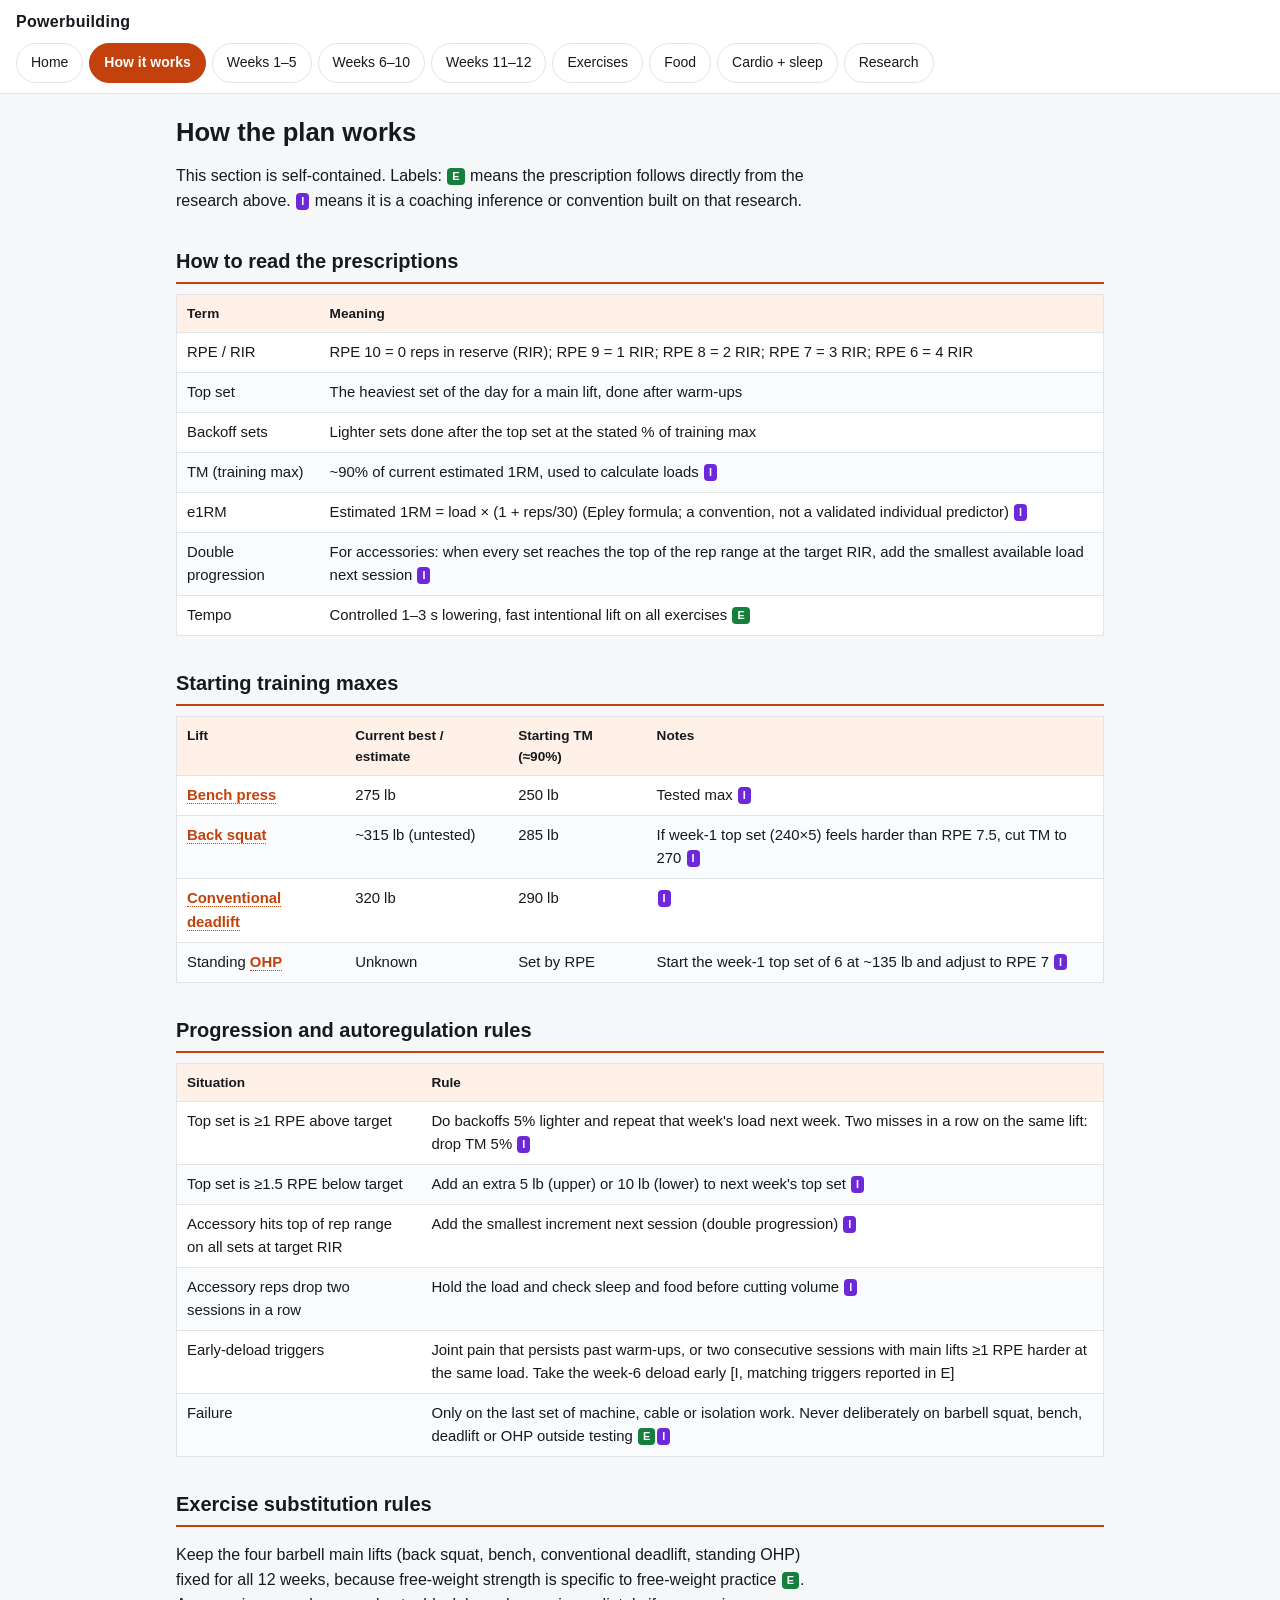
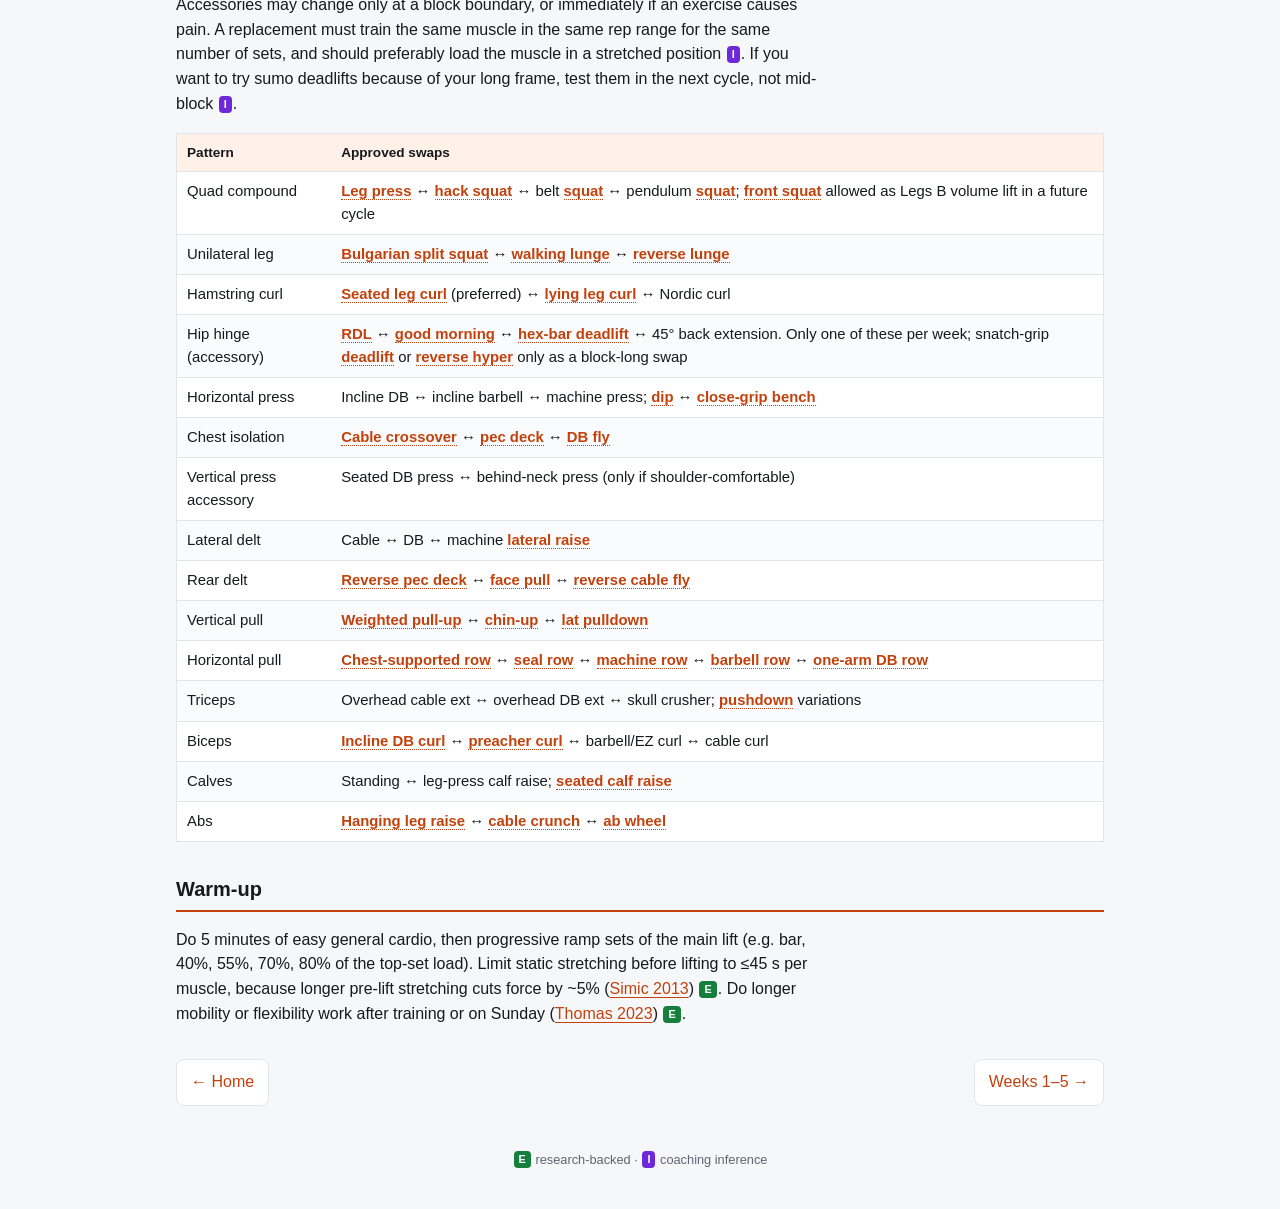
==== basics.html @ ffc2ef31 "Training plan web app" ====
<!doctype html><html lang="en"><head><meta charset="utf-8">
<meta name="viewport" content="width=device-width, initial-scale=1"><title>How the plan works</title><link rel="stylesheet" href="style.css"><link rel="manifest" href="manifest.webmanifest"><link rel="apple-touch-icon" href="icon-180.png">
<meta name="apple-mobile-web-app-capable" content="yes"><meta name="mobile-web-app-capable" content="yes">
<meta name="apple-mobile-web-app-title" content="Training">
<meta name="theme-color" content="#ffffff" media="(prefers-color-scheme: light)">
<meta name="theme-color" content="#1a1d22" media="(prefers-color-scheme: dark)">
<script>if('serviceWorker' in navigator)navigator.serviceWorker.register('sw.js')</script></head>
<body><header><a class="brand" href="index.html">Powerbuilding</a><nav class="menu"><a href="index.html">Home</a><a href="basics.html" class=on>How it works</a><a href="block1.html">Weeks 1–5</a><a href="block2.html">Weeks 6–10</a><a href="test.html">Weeks 11–12</a><a href="exercises.html">Exercises</a><a href="nutrition.html">Food</a><a href="recovery.html">Cardio + sleep</a><a href="research.html">Research</a></nav></header>
<main><h1>How the plan works</h1><section><p>This section is self-contained. Labels: <strong><span class="tag e">E</span></strong> means the prescription follows directly from the research above. <strong><span class="tag i">I</span></strong> means it is a coaching inference or convention built on that research.</p></section><section><h2 id="how-to-read-the-prescriptions">How to read the prescriptions</h2><div class="tbl"><table><thead><tr><th>Term</th><th>Meaning</th></tr></thead><tbody><tr><td data-label="Term"><div>RPE / RIR</div></td><td data-label="Meaning"><div>RPE 10 = 0 reps in reserve (RIR); RPE 9 = 1 RIR; RPE 8 = 2 RIR; RPE 7 = 3 RIR; RPE 6 = 4 RIR</div></td></tr><tr><td data-label="Term"><div>Top set</div></td><td data-label="Meaning"><div>The heaviest set of the day for a main lift, done after warm-ups</div></td></tr><tr><td data-label="Term"><div>Backoff sets</div></td><td data-label="Meaning"><div>Lighter sets done after the top set at the stated % of training max</div></td></tr><tr><td data-label="Term"><div>TM (training max)</div></td><td data-label="Meaning"><div>~90% of current estimated 1RM, used to calculate loads <span class="tag i">I</span></div></td></tr><tr><td data-label="Term"><div>e1RM</div></td><td data-label="Meaning"><div>Estimated 1RM = load × (1 + reps/30) (Epley formula; a convention, not a validated individual predictor) <span class="tag i">I</span></div></td></tr><tr><td data-label="Term"><div>Double progression</div></td><td data-label="Meaning"><div>For accessories: when every set reaches the top of the rep range at the target RIR, add the smallest available load next session <span class="tag i">I</span></div></td></tr><tr><td data-label="Term"><div>Tempo</div></td><td data-label="Meaning"><div>Controlled 1–3 s lowering, fast intentional lift on all exercises <span class="tag e">E</span></div></td></tr></tbody></table></div></section><section><h2 id="starting-training-maxes">Starting training maxes</h2><div class="tbl"><table><thead><tr><th>Lift</th><th>Current best / estimate</th><th>Starting TM (≈90%)</th><th>Notes</th></tr></thead><tbody><tr><td data-label="Lift"><div><a class="ex" href="exercises.html#bench-press">Bench press</a></div></td><td data-label="Current best / estimate"><div>275 lb</div></td><td data-label="Starting TM (≈90%)"><div>250 lb</div></td><td data-label="Notes"><div>Tested max <span class="tag i">I</span></div></td></tr><tr><td data-label="Lift"><div><a class="ex" href="exercises.html#back-squat">Back squat</a></div></td><td data-label="Current best / estimate"><div>~315 lb (untested)</div></td><td data-label="Starting TM (≈90%)"><div>285 lb</div></td><td data-label="Notes"><div>If week-1 top set (240×5) feels harder than RPE 7.5, cut TM to 270 <span class="tag i">I</span></div></td></tr><tr><td data-label="Lift"><div><a class="ex" href="exercises.html#deadlift">Conventional deadlift</a></div></td><td data-label="Current best / estimate"><div>320 lb</div></td><td data-label="Starting TM (≈90%)"><div>290 lb</div></td><td data-label="Notes"><div><span class="tag i">I</span></div></td></tr><tr><td data-label="Lift"><div>Standing <a class="ex" href="exercises.html#ohp">OHP</a></div></td><td data-label="Current best / estimate"><div>Unknown</div></td><td data-label="Starting TM (≈90%)"><div>Set by RPE</div></td><td data-label="Notes"><div>Start the week-1 top set of 6 at ~135 lb and adjust to RPE 7 <span class="tag i">I</span></div></td></tr></tbody></table></div></section><section><h2 id="progression-and-autoregulation-rules">Progression and autoregulation rules</h2><div class="tbl"><table><thead><tr><th>Situation</th><th>Rule</th></tr></thead><tbody><tr><td data-label="Situation"><div>Top set is ≥1 RPE above target</div></td><td data-label="Rule"><div>Do backoffs 5% lighter and repeat that week's load next week. Two misses in a row on the same lift: drop TM 5% <span class="tag i">I</span></div></td></tr><tr><td data-label="Situation"><div>Top set is ≥1.5 RPE below target</div></td><td data-label="Rule"><div>Add an extra 5 lb (upper) or 10 lb (lower) to next week's top set <span class="tag i">I</span></div></td></tr><tr><td data-label="Situation"><div>Accessory hits top of rep range on all sets at target RIR</div></td><td data-label="Rule"><div>Add the smallest increment next session (double progression) <span class="tag i">I</span></div></td></tr><tr><td data-label="Situation"><div>Accessory reps drop two sessions in a row</div></td><td data-label="Rule"><div>Hold the load and check sleep and food before cutting volume <span class="tag i">I</span></div></td></tr><tr><td data-label="Situation"><div>Early-deload triggers</div></td><td data-label="Rule"><div>Joint pain that persists past warm-ups, or two consecutive sessions with main lifts ≥1 RPE harder at the same load. Take the week-6 deload early [I, matching triggers reported in E]</div></td></tr><tr><td data-label="Situation"><div>Failure</div></td><td data-label="Rule"><div>Only on the last set of machine, cable or isolation work. Never deliberately on barbell squat, bench, deadlift or OHP outside testing <span class="tag e">E</span><span class="tag i">I</span></div></td></tr></tbody></table></div></section><section><h2 id="exercise-substitution-rules">Exercise substitution rules</h2><p>Keep the four barbell main lifts (back squat, bench, conventional deadlift, standing OHP) fixed for all 12 weeks, because free-weight strength is specific to free-weight practice <span class="tag e">E</span>. Accessories may change only at a block boundary, or immediately if an exercise causes pain. A replacement must train the same muscle in the same rep range for the same number of sets, and should preferably load the muscle in a stretched position <span class="tag i">I</span>. If you want to try sumo deadlifts because of your long frame, test them in the next cycle, not mid-block <span class="tag i">I</span>.</p>
<div class="tbl"><table><thead><tr><th>Pattern</th><th>Approved swaps</th></tr></thead><tbody><tr><td data-label="Pattern"><div>Quad compound</div></td><td data-label="Approved swaps"><div><a class="ex" href="exercises.html#leg-press">Leg press</a> ↔ <a class="ex" href="exercises.html#hack-squat">hack squat</a> ↔ belt <a class="ex" href="exercises.html#back-squat">squat</a> ↔ pendulum <a class="ex" href="exercises.html#back-squat">squat</a>; <a class="ex" href="exercises.html#front-squat">front squat</a> allowed as Legs B volume lift in a future cycle</div></td></tr><tr><td data-label="Pattern"><div>Unilateral leg</div></td><td data-label="Approved swaps"><div><a class="ex" href="exercises.html#bulgarian">Bulgarian split squat</a> ↔ <a class="ex" href="exercises.html#walking-lunge">walking lunge</a> ↔ <a class="ex" href="exercises.html#walking-lunge">reverse lunge</a></div></td></tr><tr><td data-label="Pattern"><div>Hamstring curl</div></td><td data-label="Approved swaps"><div><a class="ex" href="exercises.html#seated-leg-curl">Seated leg curl</a> (preferred) ↔ <a class="ex" href="exercises.html#lying-leg-curl">lying leg curl</a> ↔ Nordic curl</div></td></tr><tr><td data-label="Pattern"><div>Hip hinge (accessory)</div></td><td data-label="Approved swaps"><div><a class="ex" href="exercises.html#rdl">RDL</a> ↔ <a class="ex" href="exercises.html#good-morning">good morning</a> ↔ <a class="ex" href="exercises.html#hex-bar">hex-bar deadlift</a> ↔ 45° back extension. Only one of these per week; snatch-grip <a class="ex" href="exercises.html#deadlift">deadlift</a> or <a class="ex" href="exercises.html#reverse-hyper">reverse hyper</a> only as a block-long swap</div></td></tr><tr><td data-label="Pattern"><div>Horizontal press</div></td><td data-label="Approved swaps"><div>Incline DB ↔ incline barbell ↔ machine press; <a class="ex" href="exercises.html#dip">dip</a> ↔ <a class="ex" href="exercises.html#close-grip">close-grip bench</a></div></td></tr><tr><td data-label="Pattern"><div>Chest isolation</div></td><td data-label="Approved swaps"><div><a class="ex" href="exercises.html#cable-crossover">Cable crossover</a> ↔ <a class="ex" href="exercises.html#machine-fly">pec deck</a> ↔ <a class="ex" href="exercises.html#db-fly">DB fly</a></div></td></tr><tr><td data-label="Pattern"><div>Vertical press accessory</div></td><td data-label="Approved swaps"><div>Seated DB press ↔ behind-neck press (only if shoulder-comfortable)</div></td></tr><tr><td data-label="Pattern"><div>Lateral delt</div></td><td data-label="Approved swaps"><div>Cable ↔ DB ↔ machine <a class="ex" href="exercises.html#cable-lateral">lateral raise</a></div></td></tr><tr><td data-label="Pattern"><div>Rear delt</div></td><td data-label="Approved swaps"><div><a class="ex" href="exercises.html#reverse-pec">Reverse pec deck</a> ↔ <a class="ex" href="exercises.html#face-pull">face pull</a> ↔ <a class="ex" href="exercises.html#face-pull">reverse cable fly</a></div></td></tr><tr><td data-label="Pattern"><div>Vertical pull</div></td><td data-label="Approved swaps"><div><a class="ex" href="exercises.html#pullup">Weighted pull-up</a> ↔ <a class="ex" href="exercises.html#chinup">chin-up</a> ↔ <a class="ex" href="exercises.html#pulldown">lat pulldown</a></div></td></tr><tr><td data-label="Pattern"><div>Horizontal pull</div></td><td data-label="Approved swaps"><div><a class="ex" href="exercises.html#csrow">Chest-supported row</a> ↔ <a class="ex" href="exercises.html#seal-row">seal row</a> ↔ <a class="ex" href="exercises.html#seal-row">machine row</a> ↔ <a class="ex" href="exercises.html#bb-row">barbell row</a> ↔ <a class="ex" href="exercises.html#db-row">one-arm DB row</a></div></td></tr><tr><td data-label="Pattern"><div>Triceps</div></td><td data-label="Approved swaps"><div>Overhead cable ext ↔ overhead DB ext ↔ skull crusher; <a class="ex" href="exercises.html#pushdown">pushdown</a> variations</div></td></tr><tr><td data-label="Pattern"><div>Biceps</div></td><td data-label="Approved swaps"><div><a class="ex" href="exercises.html#incline-curl">Incline DB curl</a> ↔ <a class="ex" href="exercises.html#preacher">preacher curl</a> ↔ barbell/EZ curl ↔ cable curl</div></td></tr><tr><td data-label="Pattern"><div>Calves</div></td><td data-label="Approved swaps"><div>Standing ↔ leg-press calf raise; <a class="ex" href="exercises.html#seated-calf">seated calf raise</a></div></td></tr><tr><td data-label="Pattern"><div>Abs</div></td><td data-label="Approved swaps"><div><a class="ex" href="exercises.html#hanging-leg-raise">Hanging leg raise</a> ↔ <a class="ex" href="exercises.html#cable-crunch">cable crunch</a> ↔ <a class="ex" href="exercises.html#ab-wheel">ab wheel</a></div></td></tr></tbody></table></div></section><section><h2 id="warm-up">Warm-up</h2><p>Do 5 minutes of easy general cardio, then progressive ramp sets of the main lift (e.g. bar, 40%, 55%, 70%, 80% of the top-set load). Limit static stretching before lifting to ≤45 s per muscle, because longer pre-lift stretching cuts force by ~5% (<a target="_blank" rel="noopener" href="https://pubmed.ncbi.nlm.nih.gov/22316148/">Simic 2013</a>) <span class="tag e">E</span>. Do longer mobility or flexibility work after training or on Sunday (<a target="_blank" rel="noopener" href="https://pubmed.ncbi.nlm.nih.gov/36525533/">Thomas 2023</a>) <span class="tag e">E</span>.</p></section><nav class="prevnext"><a href="index.html">← Home</a><a href="block1.html">Weeks 1–5 →</a></nav></main>
<footer><span class="tag e">E</span> research-backed · <span class="tag i">I</span> coaching inference</footer></body></html>
---- style.css ----
:root{color-scheme:light dark;--on-accent:#fff;--bg:#f6f7f9;--card:#fff;--ink:#16191d;--dim:#5d6672;--line:#e1e4e8;--accent:#c2410c;--accent-soft:#fff1e8;--e:#15803d;--i:#6d28d9;--zebra:#fafbfc}
@media (prefers-color-scheme:dark){:root:not([data-theme="light"]){--on-accent:#16110d;--bg:#111317;--card:#1a1d22;--ink:#eceef1;--dim:#9aa3ad;--line:#2b3038;--accent:#fb923c;--accent-soft:#2a1d14;--e:#4ade80;--i:#a78bfa;--zebra:#1e2127}}
:root[data-theme="dark"]{color-scheme:dark;--on-accent:#16110d;--bg:#111317;--card:#1a1d22;--ink:#eceef1;--dim:#9aa3ad;--line:#2b3038;--accent:#fb923c;--accent-soft:#2a1d14;--e:#4ade80;--i:#a78bfa;--zebra:#1e2127}
*{box-sizing:border-box}
html{scroll-behavior:smooth;scroll-padding-top:110px}
body{margin:0;background:var(--bg);color:var(--ink);font:16px/1.55 -apple-system,BlinkMacSystemFont,"Segoe UI",Roboto,sans-serif;-webkit-text-size-adjust:100%}
a{color:var(--accent);text-underline-offset:.18em}
::selection{background:var(--accent);color:var(--on-accent)}
:focus-visible{outline:2px solid var(--accent);outline-offset:2px;border-radius:4px}
p,li{max-width:72ch}
header{position:sticky;top:0;z-index:10;background:var(--card);border-bottom:1px solid var(--line);padding:10px 16px 0}
.brand{font-weight:800;text-decoration:none;color:var(--ink);letter-spacing:.02em}
.menu{display:flex;gap:6px;overflow-x:auto;padding:8px 0 10px;scrollbar-width:none}
.menu::-webkit-scrollbar{display:none}
.menu a,.chips a{flex:none;display:inline-flex;align-items:center;min-height:40px;padding:6px 14px;border-radius:999px;border:1px solid var(--line);text-decoration:none;color:var(--ink);font-size:14px;white-space:nowrap}
.menu a.on{background:var(--accent);border-color:var(--accent);color:var(--on-accent);font-weight:600}
main{max-width:960px;margin:0 auto;padding:16px}
h1{font-size:1.6rem;line-height:1.2;margin:.3em 0 .6em}
h2{font-size:1.25rem;margin:1.6em 0 .5em;padding-bottom:.25em;border-bottom:2px solid var(--accent)}
h3{font-size:1.08rem;margin:1.3em 0 .4em}
h3.day{background:var(--accent-soft);border:1px solid color-mix(in srgb,var(--accent) 30%,transparent);padding:10px 14px;border-radius:10px;margin-top:1.8em}
section{margin-bottom:8px}
.chips{display:flex;flex-wrap:wrap;gap:6px;margin:8px 0 12px}
.hero{background:var(--card);border:1px solid var(--line);border-radius:12px;padding:14px 16px}
.who{font-weight:700;margin:0 0 4px}.goal{margin:0;color:var(--dim)}
.steps li{margin:.3em 0}
.today{display:flex;flex-wrap:wrap;gap:8px}.today .lbl{flex-basis:100%;font-weight:600}
.today a{display:inline-flex;align-items:center;min-height:44px;padding:6px 16px;border-radius:10px;background:var(--accent);color:var(--on-accent);text-decoration:none;font-weight:600}
.cards{display:grid;grid-template-columns:repeat(auto-fill,minmax(150px,1fr));gap:10px}
.card{background:var(--card);border:1px solid var(--line);border-radius:10px;padding:14px;text-decoration:none;color:var(--ink)}
.note{background:var(--card);border:1px solid var(--line);padding:10px 14px;border-radius:10px;color:var(--dim);font-size:.93rem}
.tag{display:inline-block;font-size:.68rem;font-weight:700;line-height:1;padding:3px 5px;border-radius:4px;color:var(--on-accent);vertical-align:1px;margin:0 1px}
.tag.e{background:var(--e)}.tag.i{background:var(--i)}
.dim{color:var(--dim)}
/* tables */
.tbl{overflow-x:auto;margin:10px 0}
table{border-collapse:collapse;width:100%;background:var(--card);border:1px solid var(--line);border-radius:8px;font-size:.93rem;font-variant-numeric:tabular-nums}
th,td{text-align:left;padding:8px 10px;border-bottom:1px solid var(--line);vertical-align:top}
th{background:var(--accent-soft);font-size:.85rem}
tbody tr:nth-child(even){background:var(--zebra)}
a.ex{font-weight:600;text-decoration:none;border-bottom:1px dotted var(--accent)}
img.thumb{flex:none;width:44px;height:30px;object-fit:cover;border-radius:4px;border:1px solid var(--line)}
a.ex.thumbed{display:inline-flex;align-items:center;gap:10px;border-bottom:0}
a.ex.thumbed span{border-bottom:1px dotted var(--accent)}
@media (min-width:701px){td[data-label="Rest"],td[data-label="Effort"]{white-space:nowrap}}
@media (max-width:700px){
  .tbl{overflow:visible}
  table,thead,tbody,tr,td{display:block;width:100%}
  table{border:none;background:none}
  thead{display:none}
  tbody tr{background:var(--card)!important;border:1px solid var(--line);border-radius:10px;margin:0 0 10px;padding:6px 10px}
  td{border:none;padding:4px 0;display:grid;grid-template-columns:6.5rem 1fr;gap:10px}
  td::before{content:attr(data-label);color:var(--dim);font-size:.8rem;font-weight:600}
  td.num{display:none}
  td:first-child,td.num+td{font-size:1.02rem}
}
/* exercise cards */
.ex-card{background:var(--card);border:1px solid var(--line);border-radius:12px;padding:12px 14px;margin:12px 0}
.ex-card h3{margin:.1em 0 .5em}
.ex-card h4{margin:.8em 0 .2em}
.ex-card ul,.ex-card ol{padding-left:1.2em;margin:.3em 0}
.anim{position:relative;aspect-ratio:850/567;max-width:520px;border-radius:8px;overflow:hidden;background:#fff;cursor:pointer}
.anim img{position:absolute;inset:0;width:100%;height:100%;object-fit:contain}
.anim img:nth-child(2){animation:swap 2.4s infinite steps(1,end)}
.anim .lbl::after{content:"start → end";position:absolute;right:6px;bottom:6px;font-size:.7rem;background:rgba(0,0,0,.55);color:#fff;padding:2px 6px;border-radius:4px}
.anim.paused img:nth-child(2){animation-play-state:paused}
.anim.paused .lbl::after{content:"paused · tap to play"}
@keyframes swap{0%{opacity:0}50%{opacity:1}}
details{margin-top:8px}summary{cursor:pointer;font-weight:600;color:var(--accent)}
.role,.muscles{margin:.5em 0;font-size:.95rem}
.prevnext{display:flex;justify-content:space-between;margin:32px 0 8px;gap:10px}
.prevnext a{padding:10px 14px;border:1px solid var(--line);border-radius:8px;background:var(--card);text-decoration:none}
footer{text-align:center;color:var(--dim);font-size:.8rem;padding:20px 16px 40px}
.page{border-bottom:3px solid var(--line);padding-bottom:20px;margin-bottom:20px}
/* all-in-one outline (tap-to-expand; Quick Look ignores links but lets <details> toggle) */
.ol-head{position:static;padding:12px 16px}
.ol-hint{color:var(--dim);margin:4px 0 14px}
.ol details{margin:0}
.ol summary{list-style:none;display:flex;align-items:center;gap:12px;min-height:52px;padding:12px 16px;color:var(--ink);font-weight:700;cursor:pointer;-webkit-tap-highlight-color:transparent}
.ol summary::-webkit-details-marker{display:none}
.ol summary::after{content:"";flex:none;margin-left:auto;width:9px;height:9px;border-right:2px solid currentColor;border-bottom:2px solid currentColor;transform:translateY(-2px) rotate(45deg);transition:transform .2s cubic-bezier(.2,.8,.2,1)}
.ol details[open]>summary::after{transform:translateY(2px) rotate(-135deg)}
.ol summary:active{background:var(--accent-soft)}
.ol details.page{background:var(--card);border:1px solid var(--line);border-radius:12px;margin:0 0 10px;padding:0;overflow:hidden}
.ol details.page>summary{font-size:1.12rem}
.ol details.page[open]>summary{border-bottom:1px solid var(--line)}
.ol details.page>:not(summary){margin-left:10px;margin-right:10px}
.ol details.sec{border-bottom:1px solid var(--line);margin:0 -10px;padding:0 10px}
.ol details.sec:last-child{border-bottom:0}
.ol details.sec>summary{padding-left:2px;padding-right:2px;color:var(--accent)}
.ol details.day{background:var(--accent-soft);border:1px solid color-mix(in srgb,var(--accent) 30%,transparent);border-radius:10px;margin:0 0 10px}
.ol details.day[open]{padding:0 6px 6px}
.ol details.day[open]>summary{margin:0 -6px}
.ol details.ex-card{margin:0 0 8px;padding:0 12px}
.ol details.ex-card[open]{padding:0 12px 10px}
.ol details.ex-card>summary{padding:10px 12px;margin:0 -12px}
.ol details.ex-card details>summary{min-height:44px;padding:8px 0;color:var(--accent)}
.ol details.ex-card details>summary::after{display:none}
@media (max-width:700px){.ol td{grid-template-columns:5.25rem 1fr}}
@media (prefers-reduced-motion:reduce){.ol summary::after{transition:none}}
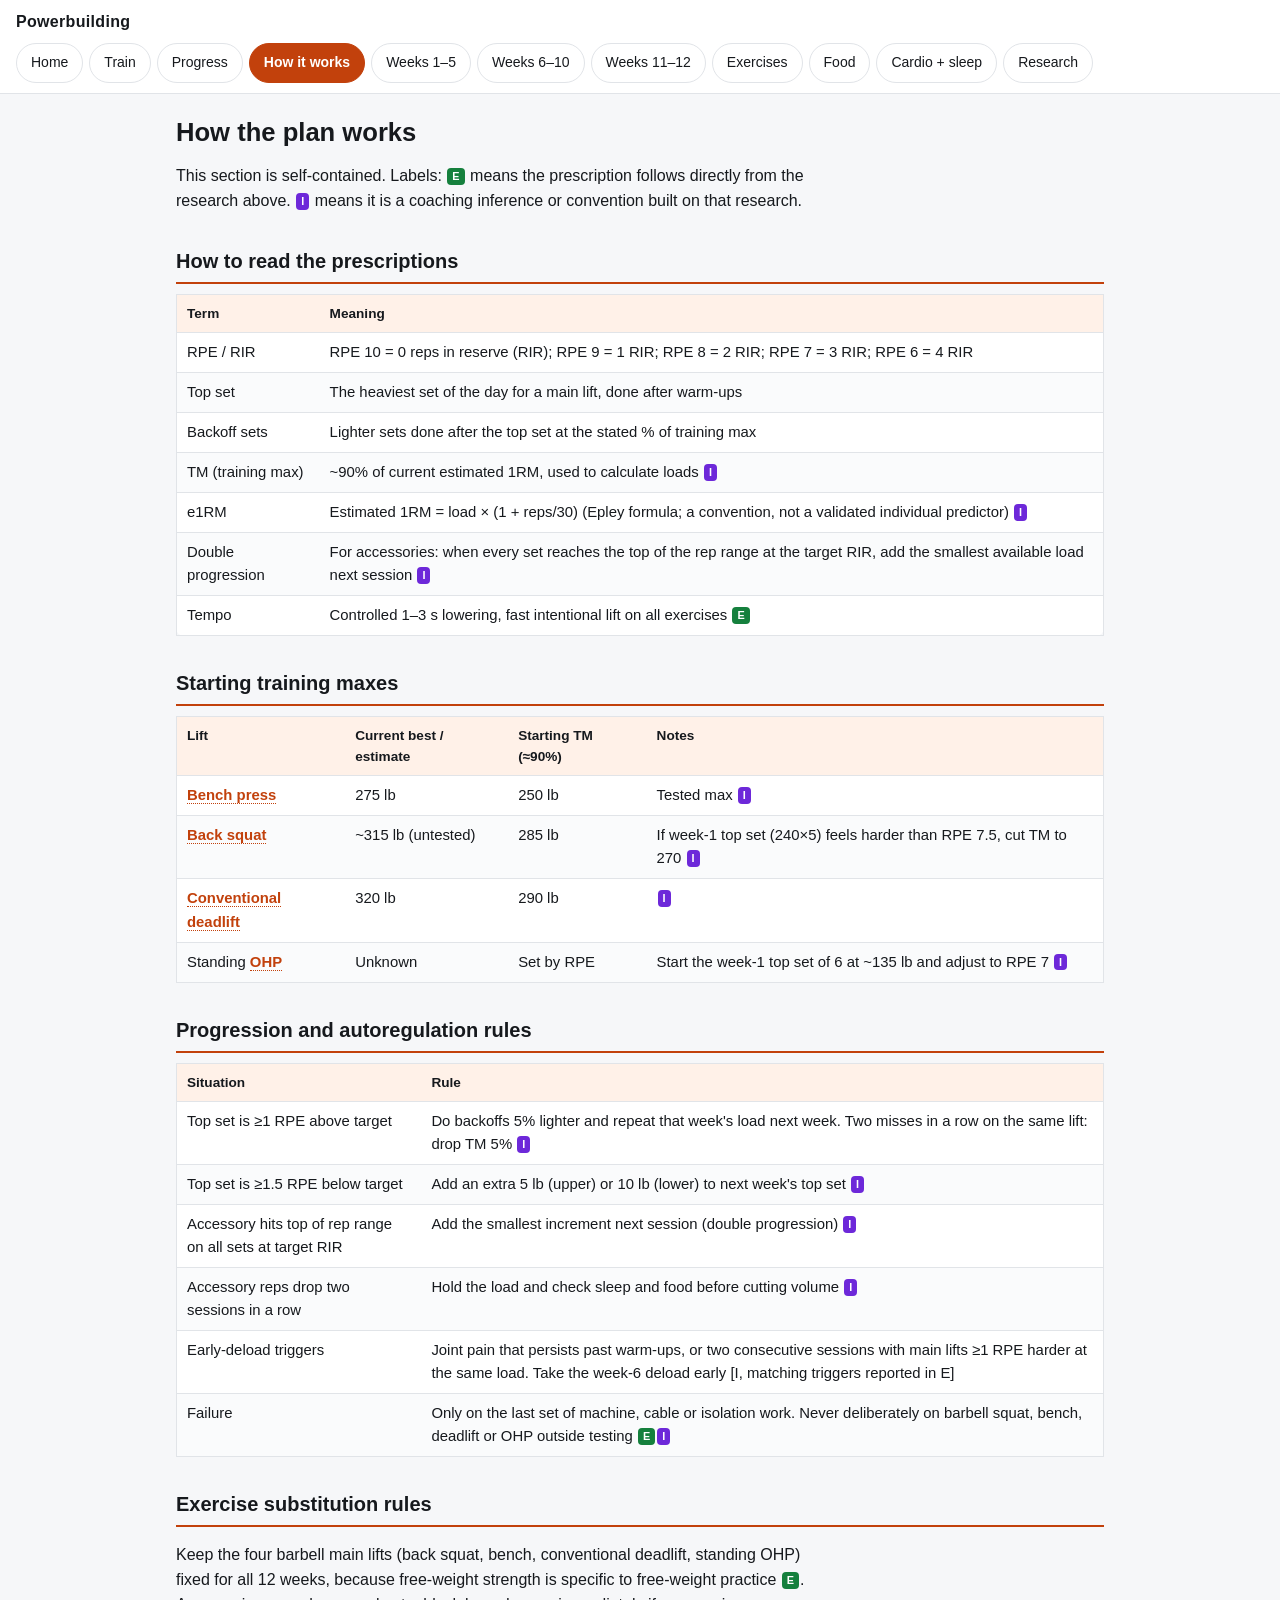
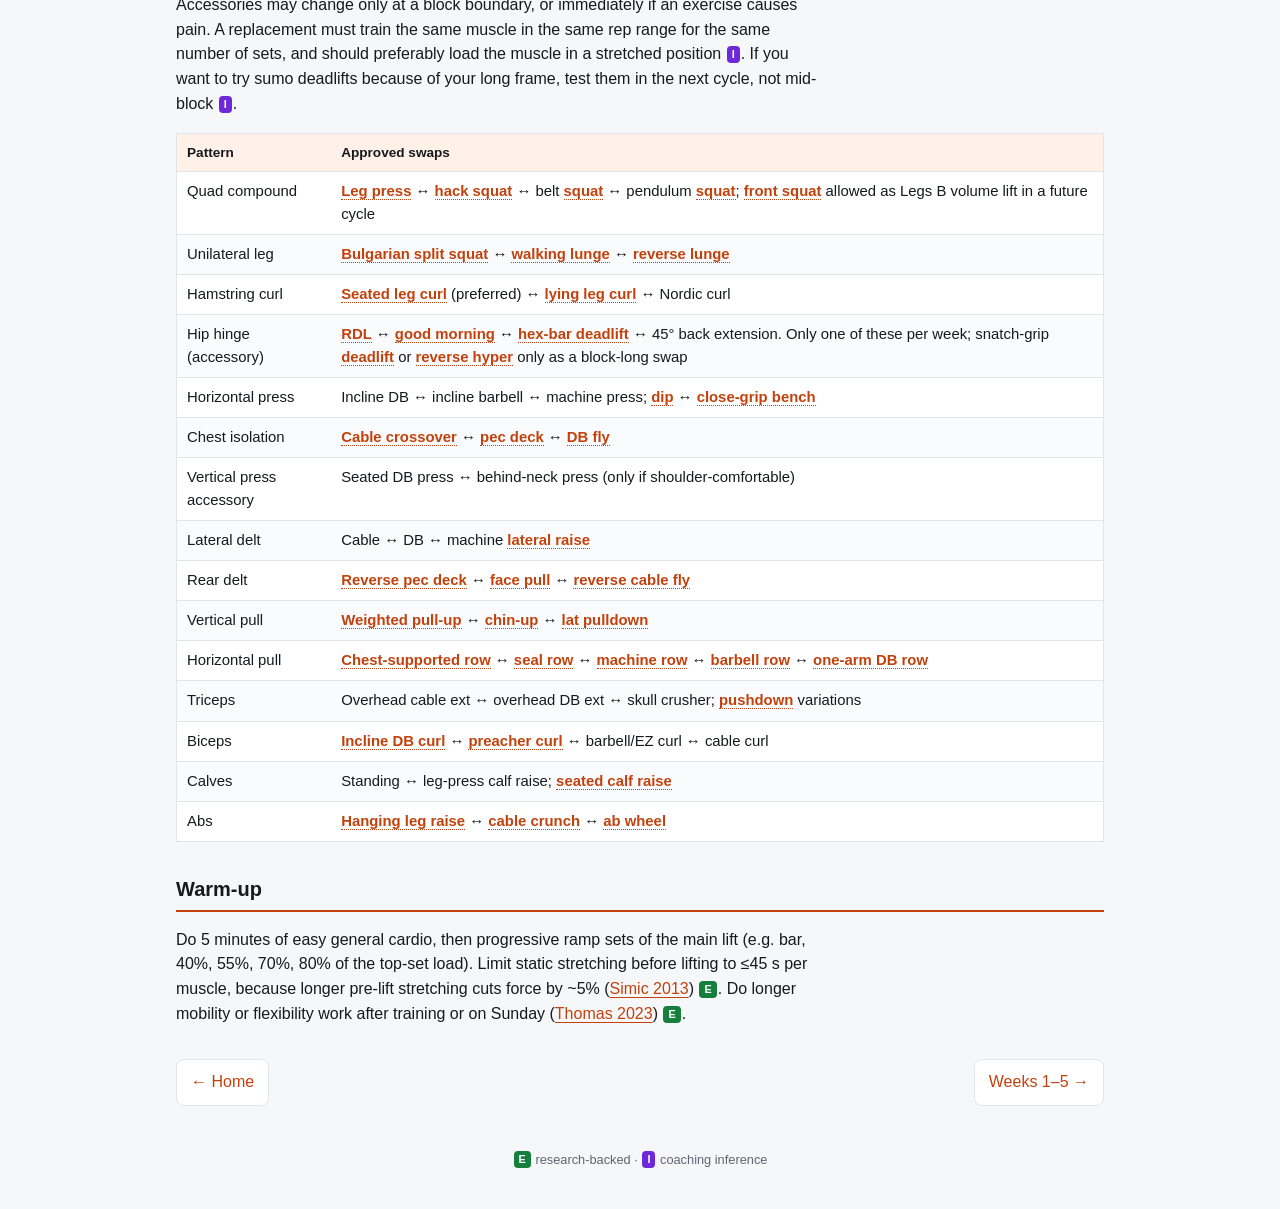
==== commit 283b7748: "Rebuild site" ====
--- a/basics.html
+++ b/basics.html
@@ -1,11 +1,11 @@
 <!doctype html><html lang="en"><head><meta charset="utf-8">
-<meta name="viewport" content="width=device-width, initial-scale=1"><title>How the plan works</title><link rel="stylesheet" href="style.css"><link rel="manifest" href="manifest.webmanifest"><link rel="apple-touch-icon" href="icon-180.png">
+<meta name="viewport" content="width=device-width, initial-scale=1"><title>How the plan works</title><link rel="stylesheet" href="style.css"><link rel="manifest" href="manifest.webmanifest"><link rel="apple-touch-icon" href="icon-180.png"><link rel="icon" href="icon-192.png">
 <meta name="apple-mobile-web-app-capable" content="yes"><meta name="mobile-web-app-capable" content="yes">
 <meta name="apple-mobile-web-app-title" content="Training">
 <meta name="theme-color" content="#ffffff" media="(prefers-color-scheme: light)">
 <meta name="theme-color" content="#1a1d22" media="(prefers-color-scheme: dark)">
-<script>if('serviceWorker' in navigator)navigator.serviceWorker.register('sw.js')</script></head>
-<body><header><a class="brand" href="index.html">Powerbuilding</a><nav class="menu"><a href="index.html">Home</a><a href="basics.html" class=on>How it works</a><a href="block1.html">Weeks 1–5</a><a href="block2.html">Weeks 6–10</a><a href="test.html">Weeks 11–12</a><a href="exercises.html">Exercises</a><a href="nutrition.html">Food</a><a href="recovery.html">Cardio + sleep</a><a href="research.html">Research</a></nav></header>
+<script>if('serviceWorker' in navigator)navigator.serviceWorker.register('sw.js')</script><link rel="stylesheet" href="tracker.css"></head>
+<body><header><a class="brand" href="index.html">Powerbuilding</a><nav class="menu"><a href="index.html">Home</a><a href="train.html">Train</a><a href="progress.html">Progress</a><a href="basics.html" class=on>How it works</a><a href="block1.html">Weeks 1–5</a><a href="block2.html">Weeks 6–10</a><a href="test.html">Weeks 11–12</a><a href="exercises.html">Exercises</a><a href="nutrition.html">Food</a><a href="recovery.html">Cardio + sleep</a><a href="research.html">Research</a></nav></header>
 <main><h1>How the plan works</h1><section><p>This section is self-contained. Labels: <strong><span class="tag e">E</span></strong> means the prescription follows directly from the research above. <strong><span class="tag i">I</span></strong> means it is a coaching inference or convention built on that research.</p></section><section><h2 id="how-to-read-the-prescriptions">How to read the prescriptions</h2><div class="tbl"><table><thead><tr><th>Term</th><th>Meaning</th></tr></thead><tbody><tr><td data-label="Term"><div>RPE / RIR</div></td><td data-label="Meaning"><div>RPE 10 = 0 reps in reserve (RIR); RPE 9 = 1 RIR; RPE 8 = 2 RIR; RPE 7 = 3 RIR; RPE 6 = 4 RIR</div></td></tr><tr><td data-label="Term"><div>Top set</div></td><td data-label="Meaning"><div>The heaviest set of the day for a main lift, done after warm-ups</div></td></tr><tr><td data-label="Term"><div>Backoff sets</div></td><td data-label="Meaning"><div>Lighter sets done after the top set at the stated % of training max</div></td></tr><tr><td data-label="Term"><div>TM (training max)</div></td><td data-label="Meaning"><div>~90% of current estimated 1RM, used to calculate loads <span class="tag i">I</span></div></td></tr><tr><td data-label="Term"><div>e1RM</div></td><td data-label="Meaning"><div>Estimated 1RM = load × (1 + reps/30) (Epley formula; a convention, not a validated individual predictor) <span class="tag i">I</span></div></td></tr><tr><td data-label="Term"><div>Double progression</div></td><td data-label="Meaning"><div>For accessories: when every set reaches the top of the rep range at the target RIR, add the smallest available load next session <span class="tag i">I</span></div></td></tr><tr><td data-label="Term"><div>Tempo</div></td><td data-label="Meaning"><div>Controlled 1–3 s lowering, fast intentional lift on all exercises <span class="tag e">E</span></div></td></tr></tbody></table></div></section><section><h2 id="starting-training-maxes">Starting training maxes</h2><div class="tbl"><table><thead><tr><th>Lift</th><th>Current best / estimate</th><th>Starting TM (≈90%)</th><th>Notes</th></tr></thead><tbody><tr><td data-label="Lift"><div><a class="ex" href="exercises.html#bench-press">Bench press</a></div></td><td data-label="Current best / estimate"><div>275 lb</div></td><td data-label="Starting TM (≈90%)"><div>250 lb</div></td><td data-label="Notes"><div>Tested max <span class="tag i">I</span></div></td></tr><tr><td data-label="Lift"><div><a class="ex" href="exercises.html#back-squat">Back squat</a></div></td><td data-label="Current best / estimate"><div>~315 lb (untested)</div></td><td data-label="Starting TM (≈90%)"><div>285 lb</div></td><td data-label="Notes"><div>If week-1 top set (240×5) feels harder than RPE 7.5, cut TM to 270 <span class="tag i">I</span></div></td></tr><tr><td data-label="Lift"><div><a class="ex" href="exercises.html#deadlift">Conventional deadlift</a></div></td><td data-label="Current best / estimate"><div>320 lb</div></td><td data-label="Starting TM (≈90%)"><div>290 lb</div></td><td data-label="Notes"><div><span class="tag i">I</span></div></td></tr><tr><td data-label="Lift"><div>Standing <a class="ex" href="exercises.html#ohp">OHP</a></div></td><td data-label="Current best / estimate"><div>Unknown</div></td><td data-label="Starting TM (≈90%)"><div>Set by RPE</div></td><td data-label="Notes"><div>Start the week-1 top set of 6 at ~135 lb and adjust to RPE 7 <span class="tag i">I</span></div></td></tr></tbody></table></div></section><section><h2 id="progression-and-autoregulation-rules">Progression and autoregulation rules</h2><div class="tbl"><table><thead><tr><th>Situation</th><th>Rule</th></tr></thead><tbody><tr><td data-label="Situation"><div>Top set is ≥1 RPE above target</div></td><td data-label="Rule"><div>Do backoffs 5% lighter and repeat that week's load next week. Two misses in a row on the same lift: drop TM 5% <span class="tag i">I</span></div></td></tr><tr><td data-label="Situation"><div>Top set is ≥1.5 RPE below target</div></td><td data-label="Rule"><div>Add an extra 5 lb (upper) or 10 lb (lower) to next week's top set <span class="tag i">I</span></div></td></tr><tr><td data-label="Situation"><div>Accessory hits top of rep range on all sets at target RIR</div></td><td data-label="Rule"><div>Add the smallest increment next session (double progression) <span class="tag i">I</span></div></td></tr><tr><td data-label="Situation"><div>Accessory reps drop two sessions in a row</div></td><td data-label="Rule"><div>Hold the load and check sleep and food before cutting volume <span class="tag i">I</span></div></td></tr><tr><td data-label="Situation"><div>Early-deload triggers</div></td><td data-label="Rule"><div>Joint pain that persists past warm-ups, or two consecutive sessions with main lifts ≥1 RPE harder at the same load. Take the week-6 deload early [I, matching triggers reported in E]</div></td></tr><tr><td data-label="Situation"><div>Failure</div></td><td data-label="Rule"><div>Only on the last set of machine, cable or isolation work. Never deliberately on barbell squat, bench, deadlift or OHP outside testing <span class="tag e">E</span><span class="tag i">I</span></div></td></tr></tbody></table></div></section><section><h2 id="exercise-substitution-rules">Exercise substitution rules</h2><p>Keep the four barbell main lifts (back squat, bench, conventional deadlift, standing OHP) fixed for all 12 weeks, because free-weight strength is specific to free-weight practice <span class="tag e">E</span>. Accessories may change only at a block boundary, or immediately if an exercise causes pain. A replacement must train the same muscle in the same rep range for the same number of sets, and should preferably load the muscle in a stretched position <span class="tag i">I</span>. If you want to try sumo deadlifts because of your long frame, test them in the next cycle, not mid-block <span class="tag i">I</span>.</p>
 <div class="tbl"><table><thead><tr><th>Pattern</th><th>Approved swaps</th></tr></thead><tbody><tr><td data-label="Pattern"><div>Quad compound</div></td><td data-label="Approved swaps"><div><a class="ex" href="exercises.html#leg-press">Leg press</a> ↔ <a class="ex" href="exercises.html#hack-squat">hack squat</a> ↔ belt <a class="ex" href="exercises.html#back-squat">squat</a> ↔ pendulum <a class="ex" href="exercises.html#back-squat">squat</a>; <a class="ex" href="exercises.html#front-squat">front squat</a> allowed as Legs B volume lift in a future cycle</div></td></tr><tr><td data-label="Pattern"><div>Unilateral leg</div></td><td data-label="Approved swaps"><div><a class="ex" href="exercises.html#bulgarian">Bulgarian split squat</a> ↔ <a class="ex" href="exercises.html#walking-lunge">walking lunge</a> ↔ <a class="ex" href="exercises.html#walking-lunge">reverse lunge</a></div></td></tr><tr><td data-label="Pattern"><div>Hamstring curl</div></td><td data-label="Approved swaps"><div><a class="ex" href="exercises.html#seated-leg-curl">Seated leg curl</a> (preferred) ↔ <a class="ex" href="exercises.html#lying-leg-curl">lying leg curl</a> ↔ Nordic curl</div></td></tr><tr><td data-label="Pattern"><div>Hip hinge (accessory)</div></td><td data-label="Approved swaps"><div><a class="ex" href="exercises.html#rdl">RDL</a> ↔ <a class="ex" href="exercises.html#good-morning">good morning</a> ↔ <a class="ex" href="exercises.html#hex-bar">hex-bar deadlift</a> ↔ 45° back extension. Only one of these per week; snatch-grip <a class="ex" href="exercises.html#deadlift">deadlift</a> or <a class="ex" href="exercises.html#reverse-hyper">reverse hyper</a> only as a block-long swap</div></td></tr><tr><td data-label="Pattern"><div>Horizontal press</div></td><td data-label="Approved swaps"><div>Incline DB ↔ incline barbell ↔ machine press; <a class="ex" href="exercises.html#dip">dip</a> ↔ <a class="ex" href="exercises.html#close-grip">close-grip bench</a></div></td></tr><tr><td data-label="Pattern"><div>Chest isolation</div></td><td data-label="Approved swaps"><div><a class="ex" href="exercises.html#cable-crossover">Cable crossover</a> ↔ <a class="ex" href="exercises.html#machine-fly">pec deck</a> ↔ <a class="ex" href="exercises.html#db-fly">DB fly</a></div></td></tr><tr><td data-label="Pattern"><div>Vertical press accessory</div></td><td data-label="Approved swaps"><div>Seated DB press ↔ behind-neck press (only if shoulder-comfortable)</div></td></tr><tr><td data-label="Pattern"><div>Lateral delt</div></td><td data-label="Approved swaps"><div>Cable ↔ DB ↔ machine <a class="ex" href="exercises.html#cable-lateral">lateral raise</a></div></td></tr><tr><td data-label="Pattern"><div>Rear delt</div></td><td data-label="Approved swaps"><div><a class="ex" href="exercises.html#reverse-pec">Reverse pec deck</a> ↔ <a class="ex" href="exercises.html#face-pull">face pull</a> ↔ <a class="ex" href="exercises.html#face-pull">reverse cable fly</a></div></td></tr><tr><td data-label="Pattern"><div>Vertical pull</div></td><td data-label="Approved swaps"><div><a class="ex" href="exercises.html#pullup">Weighted pull-up</a> ↔ <a class="ex" href="exercises.html#chinup">chin-up</a> ↔ <a class="ex" href="exercises.html#pulldown">lat pulldown</a></div></td></tr><tr><td data-label="Pattern"><div>Horizontal pull</div></td><td data-label="Approved swaps"><div><a class="ex" href="exercises.html#csrow">Chest-supported row</a> ↔ <a class="ex" href="exercises.html#seal-row">seal row</a> ↔ <a class="ex" href="exercises.html#seal-row">machine row</a> ↔ <a class="ex" href="exercises.html#bb-row">barbell row</a> ↔ <a class="ex" href="exercises.html#db-row">one-arm DB row</a></div></td></tr><tr><td data-label="Pattern"><div>Triceps</div></td><td data-label="Approved swaps"><div>Overhead cable ext ↔ overhead DB ext ↔ skull crusher; <a class="ex" href="exercises.html#pushdown">pushdown</a> variations</div></td></tr><tr><td data-label="Pattern"><div>Biceps</div></td><td data-label="Approved swaps"><div><a class="ex" href="exercises.html#incline-curl">Incline DB curl</a> ↔ <a class="ex" href="exercises.html#preacher">preacher curl</a> ↔ barbell/EZ curl ↔ cable curl</div></td></tr><tr><td data-label="Pattern"><div>Calves</div></td><td data-label="Approved swaps"><div>Standing ↔ leg-press calf raise; <a class="ex" href="exercises.html#seated-calf">seated calf raise</a></div></td></tr><tr><td data-label="Pattern"><div>Abs</div></td><td data-label="Approved swaps"><div><a class="ex" href="exercises.html#hanging-leg-raise">Hanging leg raise</a> ↔ <a class="ex" href="exercises.html#cable-crunch">cable crunch</a> ↔ <a class="ex" href="exercises.html#ab-wheel">ab wheel</a></div></td></tr></tbody></table></div></section><section><h2 id="warm-up">Warm-up</h2><p>Do 5 minutes of easy general cardio, then progressive ramp sets of the main lift (e.g. bar, 40%, 55%, 70%, 80% of the top-set load). Limit static stretching before lifting to ≤45 s per muscle, because longer pre-lift stretching cuts force by ~5% (<a target="_blank" rel="noopener" href="https://pubmed.ncbi.nlm.nih.gov/22316148/">Simic 2013</a>) <span class="tag e">E</span>. Do longer mobility or flexibility work after training or on Sunday (<a target="_blank" rel="noopener" href="https://pubmed.ncbi.nlm.nih.gov/36525533/">Thomas 2023</a>) <span class="tag e">E</span>.</p></section><nav class="prevnext"><a href="index.html">← Home</a><a href="block1.html">Weeks 1–5 →</a></nav></main>
 <footer><span class="tag e">E</span> research-backed · <span class="tag i">I</span> coaching inference</footer></body></html>
--- a/tracker.css
+++ b/tracker.css
@@ -0,0 +1,256 @@
+/* Train + Progress pages (web app only). Builds on the site tokens in style.css. */
+:root{--ok:#15803d;--warn:#b45309;--danger:#b91c1c;--track:color-mix(in srgb,var(--ink) 8%,transparent);--band:color-mix(in srgb,var(--e) 22%,transparent)}
+@media (prefers-color-scheme:dark){:root:not([data-theme="light"]){--ok:#4ade80;--warn:#fbbf24;--danger:#f87171}}
+:root[data-theme="dark"]{--ok:#4ade80;--warn:#fbbf24;--danger:#f87171}
+.ic{width:20px;height:20px;flex:none}
+.sr{position:absolute;width:1px;height:1px;overflow:hidden;clip-path:inset(50%)}
+.small{font-size:.84rem}
+.err{color:var(--danger);font-weight:600;margin:.5em 0}
+.h-sm{font-size:1.02rem;border:0;padding:0;margin:0 0 .6em}
+.h-sm span{font-weight:400}
+main:has(#app) h1{margin-bottom:.4em}
+
+/* layout bits */
+.panel{background:var(--card);border:1px solid var(--line);border-radius:14px;padding:16px;margin:0 0 14px}
+.panel>h2:first-child{margin-top:0}
+.panel h2{border:0;padding:0}
+.row{display:flex;gap:10px;align-items:center}
+.row.wrap{flex-wrap:wrap}.row.between{justify-content:space-between;align-items:baseline;flex-wrap:wrap}
+.two{display:grid;gap:0 14px}
+@media (min-width:760px){.two{grid-template-columns:1fr 1fr}}
+.grow{flex:1}
+
+/* controls */
+.btn{display:inline-flex;align-items:center;justify-content:center;gap:8px;min-height:46px;padding:10px 18px;border-radius:12px;border:1px solid var(--line);background:var(--card);color:var(--ink);font:inherit;font-weight:600;text-decoration:none;cursor:pointer;-webkit-tap-highlight-color:transparent;transition:background .15s,border-color .15s,transform .1s}
+.btn:hover{border-color:color-mix(in srgb,var(--accent) 45%,var(--line))}
+.btn:active{transform:scale(.98)}
+.btn.primary{background:var(--accent);border-color:var(--accent);color:var(--on-accent)}
+.btn.primary:hover{background:color-mix(in srgb,var(--accent) 88%,var(--ink))}
+.btn.ghost{background:transparent;border-style:dashed;color:var(--accent)}
+.btn.big{min-height:54px;font-size:1.05rem;width:100%}
+.btn.wide{width:100%}
+.btn:disabled{opacity:.45;cursor:not-allowed;transform:none}
+.link{background:none;border:0;padding:6px 0;color:var(--accent);font:inherit;font-weight:600;cursor:pointer;display:inline-flex;align-items:center;gap:6px;min-height:40px}
+.danger{color:var(--danger)!important}
+.icon-btn{display:inline-grid;place-items:center;width:44px;height:44px;border:0;border-radius:10px;background:none;color:var(--dim);cursor:pointer}
+.icon-btn:hover{background:var(--track);color:var(--ink)}
+.fld{display:flex;flex-direction:column;gap:6px;min-width:0}
+.fld>span:first-child{font-size:.8rem;font-weight:600;color:var(--dim)}
+input,select,textarea{font:inherit;font-size:16px;color:var(--ink);background:var(--bg);border:1px solid var(--line);border-radius:10px;padding:10px 12px;min-height:46px;width:100%;caret-color:var(--accent)}
+input:focus,select:focus,textarea:focus{outline:2px solid var(--accent);outline-offset:-1px;border-color:transparent}
+input::placeholder,textarea::placeholder{color:color-mix(in srgb,var(--dim) 80%,transparent)}
+textarea{resize:vertical;min-height:80px}
+.row input{flex:1}
+.seg{display:inline-flex;background:var(--track);border-radius:11px;padding:3px;gap:2px;max-width:100%;overflow-x:auto;scrollbar-width:none}
+.seg::-webkit-scrollbar{display:none}
+.seg a,.seg button{flex:none;display:inline-flex;align-items:center;min-height:38px;padding:6px 14px;border:0;border-radius:9px;background:none;color:var(--dim);font:inherit;font-size:.92rem;font-weight:600;text-decoration:none;cursor:pointer;white-space:nowrap}
+.seg .on{background:var(--card);color:var(--ink);box-shadow:0 1px 3px color-mix(in srgb,#000 14%,transparent)}
+
+/* header account chip */
+header:has(.acct) .brand{display:inline-flex;align-items:center;min-height:40px;max-width:calc(100% - 140px)}
+.acct{position:absolute;right:12px;top:8px;display:inline-flex;align-items:center;gap:6px;max-width:120px;min-height:40px;padding:6px 12px;border:1px solid var(--line);border-radius:999px;background:var(--card);color:var(--ink);font:inherit;font-size:.9rem;font-weight:600;cursor:pointer}
+.acct span{overflow:hidden;text-overflow:ellipsis;white-space:nowrap}
+.acct .ic{width:18px;height:18px;color:var(--accent)}
+
+/* account sheet */
+.sheet{border:0;padding:0;margin:auto auto 0;width:100%;max-width:520px;border-radius:18px 18px 0 0;background:var(--card);color:var(--ink);box-shadow:0 -8px 40px color-mix(in srgb,#000 30%,transparent)}
+@media (min-width:600px){.sheet{margin:auto;border-radius:18px}}
+.sheet::backdrop{background:color-mix(in srgb,#000 45%,transparent)}
+.sheet[open]{animation:rise .28s cubic-bezier(.2,.8,.2,1)}
+@keyframes rise{from{transform:translateY(24px);opacity:.4}}
+.sheet-in{padding:16px 16px calc(18px + env(safe-area-inset-bottom))}
+.sheet-head{display:flex;align-items:center;justify-content:space-between}
+.sheet-head h2{margin:0;border:0;padding:0}
+.acct-list{list-style:none;padding:0;margin:8px 0 16px;border:1px solid var(--line);border-radius:12px;overflow:hidden}
+.acct-list li{display:flex;align-items:center;gap:8px;padding:0 12px 0 0;border-top:1px solid var(--line)}
+.acct-list li:first-child{border-top:0}
+.acct-list li.dim{padding:12px}
+.acct-pick{flex:1;display:flex;align-items:center;gap:10px;min-height:52px;padding:8px 12px;border:0;background:none;color:var(--ink);font:inherit;font-weight:600;text-align:left;cursor:pointer;min-width:0}
+.acct-pick span{overflow:hidden;text-overflow:ellipsis;white-space:nowrap}
+.acct-pick em{font-style:normal;font-size:.75rem;color:var(--ok);font-weight:600;margin-left:auto}
+.acct-list li.on .ic{color:var(--ok)}
+.sheet-foot{display:flex;gap:10px;flex-wrap:wrap;margin-top:16px;padding-top:16px;border-top:1px solid var(--line)}
+.sheet-foot .btn{flex:1}
+
+/* toast + tooltip */
+#toast{position:fixed;left:50%;bottom:calc(96px + env(safe-area-inset-bottom));transform:translate(-50%,12px);opacity:0;pointer-events:none;background:var(--ink);color:var(--bg);padding:10px 16px;border-radius:12px;font-weight:600;font-size:.92rem;transition:opacity .2s,transform .25s cubic-bezier(.2,.8,.2,1);z-index:50;max-width:calc(100% - 32px)}
+#toast.show{opacity:1;transform:translate(-50%,0)}
+.tip{position:absolute;z-index:40;pointer-events:none;background:var(--ink);color:var(--bg);font-size:.82rem;font-weight:600;padding:6px 10px;border-radius:8px;max-width:260px;opacity:0;transition:opacity .12s}
+.tip.show{opacity:1}
+
+/* ---------- Train ---------- */
+.meta{margin:0 0 4px;font-size:.84rem;font-weight:600;color:var(--accent)}
+.today-card h2,.sess-head h2{font-size:1.35rem;margin:0 0 8px;line-height:1.2}
+.note-line{background:var(--accent-soft);border-radius:10px;padding:8px 12px;margin:8px 0;font-size:.92rem}
+.preview{margin:8px 0 16px;padding:0;list-style:none;counter-reset:p}
+.preview li{display:flex;justify-content:space-between;gap:12px;padding:7px 0;border-top:1px solid var(--line);font-size:.95rem;font-variant-numeric:tabular-nums}
+.preview li:first-child{border-top:0}
+.pick{display:grid;grid-template-columns:1fr;gap:10px;margin-bottom:12px}
+@media (min-width:560px){.pick{grid-template-columns:1fr 1.6fr}}
+.times{display:grid;grid-template-columns:1fr;gap:10px;margin-top:12px}
+@media (min-width:560px){.times{grid-template-columns:1fr 1fr}}
+.list{list-style:none;margin:0;padding:0}
+.list li{border-top:1px solid var(--line)}
+.list li:first-child{border-top:0}
+.list a{display:flex;align-items:center;gap:12px;padding:12px 0;color:var(--ink);text-decoration:none;min-height:56px}
+.list a>span:first-child{flex:1;display:flex;flex-direction:column;min-width:0}
+.list a .ic{color:var(--dim);width:18px}
+.list .nums{display:flex;flex-direction:column;align-items:flex-end;font-variant-numeric:tabular-nums;font-weight:600;white-space:nowrap}
+.list.compact li{display:flex;align-items:center;justify-content:space-between;gap:10px;padding:6px 0;font-variant-numeric:tabular-nums}
+.list.compact li .nums{margin-left:auto}
+.sets-line{white-space:normal}
+
+.lift{background:var(--card);border:1px solid var(--line);border-radius:14px;padding:14px;margin:0 0 12px}
+.lift-head{display:flex;align-items:flex-start;gap:12px}
+.lift-head .thumb,.lifts .thumb{width:52px;height:38px;border-radius:6px}
+.thumb.blank{display:inline-block;flex:none;width:52px;height:38px;border-radius:6px;background:var(--track)}
+.lift-title{flex:1;min-width:0}
+.lift-name{font-weight:700;font-size:1.06rem;color:var(--ink);text-decoration:none;line-height:1.25}
+a.lift-name{text-decoration:underline;text-decoration-color:color-mix(in srgb,var(--accent) 50%,transparent);text-underline-offset:.2em}
+.lift-plan{margin:2px 0 0;font-size:.88rem;color:var(--dim);font-variant-numeric:tabular-nums}
+.hint{margin:10px 0 0;padding:8px 12px;border-radius:10px;background:var(--accent-soft);font-size:.9rem;font-variant-numeric:tabular-nums}
+.hint b{color:var(--accent);margin-right:4px}
+.lift-note{margin:6px 0 0}
+.more{position:relative;margin:0}
+.more summary{list-style:none;display:grid;place-items:center;width:40px;height:40px;margin:-6px -6px 0 0;border-radius:10px;color:var(--dim)}
+.more summary::-webkit-details-marker{display:none}
+.more[open] summary,.more summary:hover{background:var(--track);color:var(--ink)}
+.menu-pop{position:absolute;right:0;top:40px;z-index:5;min-width:190px;background:var(--card);border:1px solid var(--line);border-radius:12px;padding:6px;box-shadow:0 10px 30px color-mix(in srgb,#000 22%,transparent)}
+.menu-pop button{display:flex;align-items:center;gap:10px;width:100%;min-height:44px;padding:8px 10px;border:0;border-radius:8px;background:none;color:var(--ink);font:inherit;font-weight:600;text-align:left;cursor:pointer}
+.menu-pop button:hover{background:var(--track)}
+
+.sets{margin-top:12px}
+.set{display:grid;grid-template-columns:1.8rem minmax(0,1fr) minmax(0,1fr) 3.6rem 48px;gap:8px;align-items:center;padding:4px 0}
+.set-h{font-size:.75rem;font-weight:700;color:var(--dim);text-transform:uppercase;letter-spacing:.04em;padding-bottom:0}
+.set-h span:not(:first-child){text-align:center}
+.set .n{font-weight:700;color:var(--dim);text-align:center;font-variant-numeric:tabular-nums}
+.set input{min-height:50px;padding:8px 4px;font-size:19px;font-weight:600;text-align:center;font-variant-numeric:tabular-nums;border-radius:10px}
+.set input[data-f="rpe"]{font-size:16px;font-weight:500}
+.done{display:grid;place-items:center;width:48px;height:48px;border-radius:12px;border:1.5px solid var(--line);background:var(--card);color:var(--dim);cursor:pointer;transition:background .15s,color .15s,border-color .15s}
+.done .ic{width:22px;height:22px}
+.set.is-done .done{background:var(--ok);border-color:var(--ok);color:var(--card)}
+.set.is-done input{border-color:color-mix(in srgb,var(--ok) 45%,var(--line));background:color-mix(in srgb,var(--ok) 7%,var(--bg))}
+.set.is-done .n{color:var(--ok)}
+.lift-foot{display:flex;align-items:center;justify-content:space-between;gap:10px;margin-top:10px}
+.lift-foot .btn{min-height:42px;padding:8px 14px}
+.empty{padding:8px 4px}
+.add-ex .btn{margin:0}
+.pick-list{list-style:none;padding:0;margin:10px 0 0;max-height:360px;overflow:auto}
+.pick-list button{display:flex;align-items:center;gap:12px;width:100%;min-height:52px;padding:6px 4px;border:0;border-top:1px solid var(--line);background:none;color:var(--ink);font:inherit;font-weight:600;text-align:left;cursor:pointer}
+.pick-list button>span{display:flex;flex-direction:column}
+.pick-list li:first-child button{border-top:0}
+.pick-list .ic{color:var(--accent);margin:0 16px}
+
+.dock{position:fixed;left:0;right:0;bottom:0;z-index:20;background:color-mix(in srgb,var(--card) 92%,transparent);backdrop-filter:saturate(1.4) blur(12px);-webkit-backdrop-filter:saturate(1.4) blur(12px);border-top:1px solid var(--line);padding:10px 16px calc(10px + env(safe-area-inset-bottom))}
+.dock-in{max-width:928px;margin:0 auto;display:flex;align-items:center;gap:10px}
+.dock-stats{flex:1;display:flex;flex-direction:column;min-width:0;font-variant-numeric:tabular-nums;font-size:.86rem}
+.clock{display:inline-flex;align-items:center;gap:6px;font-size:1.25rem}
+.clock .ic{color:var(--accent)}
+.dock .btn{min-width:110px}
+body:has(.dock) main{padding-bottom:120px}
+body:has(.dock) footer{display:none}
+
+.stats{display:grid;grid-template-columns:repeat(2,minmax(0,1fr));gap:0;background:var(--card);border:1px solid var(--line);border-radius:14px;overflow:hidden;margin:0 0 14px}
+.stats>div{padding:12px 14px;min-width:0;box-shadow:1px 1px 0 var(--line)}
+.stats dt{font-size:.78rem;font-weight:600;color:var(--dim)}
+.stats dd{margin:2px 0 0;font-size:1.45rem;font-weight:750;line-height:1.15;font-variant-numeric:tabular-nums;letter-spacing:-.01em}
+.stats dd small{font-size:.62em;font-weight:600;color:var(--dim);letter-spacing:0}
+.stats .sub{margin:2px 0 0;font-size:.78rem;color:var(--dim);line-height:1.35}
+@media (min-width:760px){.stats.wide{grid-template-columns:repeat(4,minmax(0,1fr))}}
+.panel .stats{margin:12px 0}
+.finish h2{margin:0}
+.pr-list{list-style:none;padding:0;margin:0}
+.pr-list li{border-top:1px solid var(--line)}
+.pr-list li:first-child{border-top:0}
+.pr-list li,.pr-list a{display:flex;flex-wrap:wrap;align-items:baseline;gap:4px 10px;padding:10px 0;color:var(--ink);text-decoration:none;font-variant-numeric:tabular-nums}
+.pr-list li:has(a){padding:0}
+.pr-list b{flex-basis:100%}
+.pr-list span:not(.dim){color:var(--ok);font-weight:700}
+.signup .row{margin:12px 0}
+
+/* ---------- Progress ---------- */
+.ptop{display:flex;flex-wrap:wrap;gap:10px;align-items:center;justify-content:space-between;margin:0 0 14px;position:sticky;top:var(--hdr,104px);z-index:6;background:var(--bg);padding:6px 0}
+.tabs{flex:1 1 auto}
+.crumb{margin:0 0 10px}
+.crumb a{display:inline-flex;align-items:center;gap:4px;font-weight:600;text-decoration:none;min-height:40px}
+.fig{margin:0}
+.fig figcaption{font-weight:700;font-size:1.02rem;margin-bottom:6px}
+.fig figcaption span{font-weight:400;color:var(--dim);font-size:.84rem;margin-left:4px}
+.chart{width:100%;min-height:120px;touch-action:pan-y}
+.chart svg{display:block;overflow:visible}
+.chart .grid{stroke:var(--line);stroke-width:1}
+.chart .base{stroke:color-mix(in srgb,var(--ink) 35%,transparent);stroke-width:1}
+.chart .ax{fill:var(--dim);font-size:11px;font-variant-numeric:tabular-nums}
+.chart .bar{fill:var(--accent)}
+.chart .line{fill:none;stroke:var(--accent);stroke-width:2;stroke-linejoin:round;stroke-linecap:round}
+.chart .dot{fill:var(--accent);stroke:var(--card);stroke-width:2}
+.chart .dot2{fill:color-mix(in srgb,var(--dim) 70%,transparent)}
+.chart .hit{fill:transparent;cursor:pointer;outline:none}
+.chart rect.hit.is-hot{fill:color-mix(in srgb,var(--accent) 10%,transparent)}
+.chart circle.hit.is-hot{fill:color-mix(in srgb,var(--accent) 18%,transparent)}
+.legend{list-style:none;display:flex;gap:14px;padding:0;margin:0 0 4px;font-size:.82rem;color:var(--dim)}
+.legend li{display:flex;align-items:center;gap:6px}
+.sw{display:inline-block;width:14px;height:3px;border-radius:2px;background:var(--accent)}
+.sw.s2{width:8px;height:8px;border-radius:50%;background:color-mix(in srgb,var(--dim) 70%,transparent)}
+.as-table{margin-top:6px}
+.as-table summary{font-size:.84rem;color:var(--dim);font-weight:600;min-height:36px;display:flex;align-items:center}
+.as-table .tbl{max-height:280px;overflow:auto}
+.cal{display:grid;grid-template-columns:2.2rem repeat(12,minmax(0,1fr));grid-template-rows:repeat(7,auto);gap:3px;max-width:520px}
+.cal-lab{grid-column:1;font-size:.7rem;color:var(--dim);align-self:center}
+.cell{display:block;aspect-ratio:1;border-radius:3px;background:var(--track);cursor:pointer}
+.cell.l1{background:color-mix(in srgb,var(--accent) 30%,var(--card))}
+.cell.l2{background:color-mix(in srgb,var(--accent) 55%,var(--card))}
+.cell.l3{background:color-mix(in srgb,var(--accent) 78%,var(--card))}
+.cell.l4{background:var(--accent)}
+.cell.lf{background:none;border:1px dashed var(--line)}
+.cell.is-hot{outline:2px solid var(--ink);outline-offset:1px}
+.cal-key{display:flex;align-items:center;gap:4px;margin:10px 0 0}
+.cal-key .cell{width:12px;cursor:default}
+.cal-key span:first-child{margin-right:4px}.cal-key span:last-child{margin-left:4px}
+.verdict{margin:8px 0;font-size:.92rem}
+#bw-form{align-items:flex-end}
+#bw-form .btn{min-height:46px}
+
+.lift-tools{display:flex;flex-wrap:wrap;gap:10px;align-items:center;margin-bottom:8px}
+.lift-tools input{flex:1 1 160px;min-height:42px}
+.lifts{list-style:none;margin:6px 0 0;padding:0}
+.lifts li{border-top:1px solid var(--line)}
+.lifts li:first-child{border-top:0}
+.lifts a{display:flex;align-items:center;gap:12px;padding:10px 0;color:var(--ink);text-decoration:none;min-height:62px}
+.rank{width:1.4rem;text-align:right;font-weight:700;color:var(--dim);font-variant-numeric:tabular-nums;flex:none}
+.lift-main{flex:1;display:flex;flex-direction:column;min-width:0}
+.lift-main b{line-height:1.3;margin-bottom:2px}
+.lift-num{display:flex;flex-direction:column;align-items:flex-end;text-align:right;font-variant-numeric:tabular-nums}
+.lift-num b{font-size:1.3rem;line-height:1.1}
+.lift-num b small{font-size:.6em;color:var(--dim)}
+.lifts .ic{color:var(--dim);width:18px}
+.up{color:var(--ok);font-weight:600}.down{color:var(--danger);font-weight:600}
+@media (max-width:420px){.lifts .thumb{width:44px;height:32px}}
+.lift-tools .seg{width:100%}.lift-tools .seg button{flex:1 1 0;justify-content:center;padding:6px 6px;font-size:.88rem}
+@media (max-width:700px){table.plain{display:table;border:1px solid var(--line);background:var(--card)}table.plain thead{display:table-header-group}
+  table.plain tbody{display:table-row-group}table.plain tr{display:table-row;border:0;padding:0;margin:0;background:none}
+  table.plain tbody tr{background:var(--card)!important}table.plain tbody tr:nth-child(even){background:var(--zebra)!important}
+  table.plain td,table.plain th{display:table-cell;width:auto;padding:8px 10px;border-bottom:1px solid var(--line)}table.plain td::before{content:none}}
+.lift-hero{display:flex;gap:14px;align-items:center}
+.lift-hero img{width:96px;height:64px;object-fit:cover;border-radius:8px;border:1px solid var(--line);flex:none}
+.lift-hero h2{margin:0 0 4px;font-size:1.3rem}
+.lift-hero p{margin:0}
+table.rm td:first-child{font-weight:700}
+
+.mbars{list-style:none;padding:0;margin:8px 0 0}
+.mbars li{border-top:1px solid var(--line)}
+.mbars li:first-child{border-top:0}
+.mbars a,.mbars.regions li{display:grid;grid-template-columns:6.5rem minmax(0,1fr);grid-template-areas:"n t" "v v";gap:4px 12px;align-items:center;padding:10px 0;color:var(--ink);text-decoration:none}
+@media (min-width:640px){.mbars a,.mbars.regions li{grid-template-columns:8rem minmax(0,1fr) 15rem;grid-template-areas:"n t v"}}
+.m-name{grid-area:n;font-weight:600}
+.m-track{grid-area:t;position:relative;height:14px;border-radius:4px;background:var(--track)}
+.band{position:absolute;top:-3px;bottom:-3px;background:var(--band);border-left:1.5px solid color-mix(in srgb,var(--e) 60%,transparent);border-right:1.5px solid color-mix(in srgb,var(--e) 60%,transparent)}
+.m-bar{position:absolute;left:0;top:3px;bottom:3px;border-radius:0 4px 4px 0;background:var(--accent);max-width:100%}
+.m-val{grid-area:v;display:flex;align-items:baseline;gap:8px;flex-wrap:wrap;font-variant-numeric:tabular-nums}
+.st{font-size:.72rem;font-weight:700;padding:2px 7px;border-radius:999px}
+.st.in{color:var(--ok);background:color-mix(in srgb,var(--ok) 13%,transparent)}
+.st.under{color:var(--warn);background:color-mix(in srgb,var(--warn) 14%,transparent)}
+.st.over{color:var(--i);background:color-mix(in srgb,var(--i) 13%,transparent)}
+.start{display:flex;gap:10px;flex-wrap:wrap;margin:14px 0}
+.start .btn{flex:1 1 200px}
+@media (prefers-reduced-motion:reduce){.sheet[open]{animation:none}.btn,#toast,.tip{transition:none}}
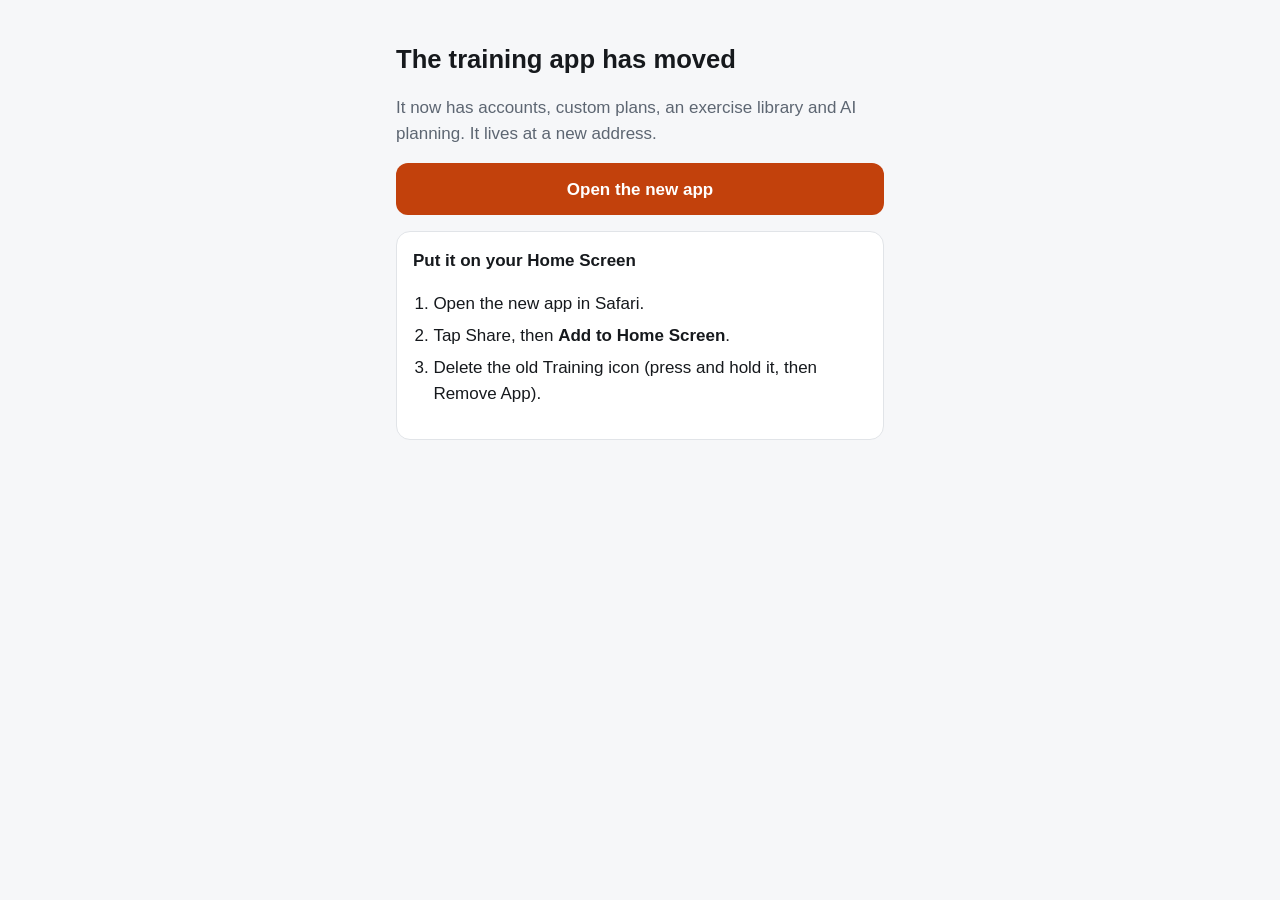
==== commit 5b4a2121: "Replace app with hand-over page: the training app moved to Cloudflare" ====
--- a/basics.html
+++ b/basics.html
@@ -1,11 +1,47 @@
-<!doctype html><html lang="en"><head><meta charset="utf-8">
-<meta name="viewport" content="width=device-width, initial-scale=1"><title>How the plan works</title><link rel="stylesheet" href="style.css"><link rel="manifest" href="manifest.webmanifest"><link rel="apple-touch-icon" href="icon-180.png"><link rel="icon" href="icon-192.png">
-<meta name="apple-mobile-web-app-capable" content="yes"><meta name="mobile-web-app-capable" content="yes">
-<meta name="apple-mobile-web-app-title" content="Training">
-<meta name="theme-color" content="#ffffff" media="(prefers-color-scheme: light)">
-<meta name="theme-color" content="#1a1d22" media="(prefers-color-scheme: dark)">
-<script>if('serviceWorker' in navigator)navigator.serviceWorker.register('sw.js')</script><link rel="stylesheet" href="tracker.css"></head>
-<body><header><a class="brand" href="index.html">Powerbuilding</a><nav class="menu"><a href="index.html">Home</a><a href="train.html">Train</a><a href="progress.html">Progress</a><a href="basics.html" class=on>How it works</a><a href="block1.html">Weeks 1–5</a><a href="block2.html">Weeks 6–10</a><a href="test.html">Weeks 11–12</a><a href="exercises.html">Exercises</a><a href="nutrition.html">Food</a><a href="recovery.html">Cardio + sleep</a><a href="research.html">Research</a></nav></header>
-<main><h1>How the plan works</h1><section><p>This section is self-contained. Labels: <strong><span class="tag e">E</span></strong> means the prescription follows directly from the research above. <strong><span class="tag i">I</span></strong> means it is a coaching inference or convention built on that research.</p></section><section><h2 id="how-to-read-the-prescriptions">How to read the prescriptions</h2><div class="tbl"><table><thead><tr><th>Term</th><th>Meaning</th></tr></thead><tbody><tr><td data-label="Term"><div>RPE / RIR</div></td><td data-label="Meaning"><div>RPE 10 = 0 reps in reserve (RIR); RPE 9 = 1 RIR; RPE 8 = 2 RIR; RPE 7 = 3 RIR; RPE 6 = 4 RIR</div></td></tr><tr><td data-label="Term"><div>Top set</div></td><td data-label="Meaning"><div>The heaviest set of the day for a main lift, done after warm-ups</div></td></tr><tr><td data-label="Term"><div>Backoff sets</div></td><td data-label="Meaning"><div>Lighter sets done after the top set at the stated % of training max</div></td></tr><tr><td data-label="Term"><div>TM (training max)</div></td><td data-label="Meaning"><div>~90% of current estimated 1RM, used to calculate loads <span class="tag i">I</span></div></td></tr><tr><td data-label="Term"><div>e1RM</div></td><td data-label="Meaning"><div>Estimated 1RM = load × (1 + reps/30) (Epley formula; a convention, not a validated individual predictor) <span class="tag i">I</span></div></td></tr><tr><td data-label="Term"><div>Double progression</div></td><td data-label="Meaning"><div>For accessories: when every set reaches the top of the rep range at the target RIR, add the smallest available load next session <span class="tag i">I</span></div></td></tr><tr><td data-label="Term"><div>Tempo</div></td><td data-label="Meaning"><div>Controlled 1–3 s lowering, fast intentional lift on all exercises <span class="tag e">E</span></div></td></tr></tbody></table></div></section><section><h2 id="starting-training-maxes">Starting training maxes</h2><div class="tbl"><table><thead><tr><th>Lift</th><th>Current best / estimate</th><th>Starting TM (≈90%)</th><th>Notes</th></tr></thead><tbody><tr><td data-label="Lift"><div><a class="ex" href="exercises.html#bench-press">Bench press</a></div></td><td data-label="Current best / estimate"><div>275 lb</div></td><td data-label="Starting TM (≈90%)"><div>250 lb</div></td><td data-label="Notes"><div>Tested max <span class="tag i">I</span></div></td></tr><tr><td data-label="Lift"><div><a class="ex" href="exercises.html#back-squat">Back squat</a></div></td><td data-label="Current best / estimate"><div>~315 lb (untested)</div></td><td data-label="Starting TM (≈90%)"><div>285 lb</div></td><td data-label="Notes"><div>If week-1 top set (240×5) feels harder than RPE 7.5, cut TM to 270 <span class="tag i">I</span></div></td></tr><tr><td data-label="Lift"><div><a class="ex" href="exercises.html#deadlift">Conventional deadlift</a></div></td><td data-label="Current best / estimate"><div>320 lb</div></td><td data-label="Starting TM (≈90%)"><div>290 lb</div></td><td data-label="Notes"><div><span class="tag i">I</span></div></td></tr><tr><td data-label="Lift"><div>Standing <a class="ex" href="exercises.html#ohp">OHP</a></div></td><td data-label="Current best / estimate"><div>Unknown</div></td><td data-label="Starting TM (≈90%)"><div>Set by RPE</div></td><td data-label="Notes"><div>Start the week-1 top set of 6 at ~135 lb and adjust to RPE 7 <span class="tag i">I</span></div></td></tr></tbody></table></div></section><section><h2 id="progression-and-autoregulation-rules">Progression and autoregulation rules</h2><div class="tbl"><table><thead><tr><th>Situation</th><th>Rule</th></tr></thead><tbody><tr><td data-label="Situation"><div>Top set is ≥1 RPE above target</div></td><td data-label="Rule"><div>Do backoffs 5% lighter and repeat that week's load next week. Two misses in a row on the same lift: drop TM 5% <span class="tag i">I</span></div></td></tr><tr><td data-label="Situation"><div>Top set is ≥1.5 RPE below target</div></td><td data-label="Rule"><div>Add an extra 5 lb (upper) or 10 lb (lower) to next week's top set <span class="tag i">I</span></div></td></tr><tr><td data-label="Situation"><div>Accessory hits top of rep range on all sets at target RIR</div></td><td data-label="Rule"><div>Add the smallest increment next session (double progression) <span class="tag i">I</span></div></td></tr><tr><td data-label="Situation"><div>Accessory reps drop two sessions in a row</div></td><td data-label="Rule"><div>Hold the load and check sleep and food before cutting volume <span class="tag i">I</span></div></td></tr><tr><td data-label="Situation"><div>Early-deload triggers</div></td><td data-label="Rule"><div>Joint pain that persists past warm-ups, or two consecutive sessions with main lifts ≥1 RPE harder at the same load. Take the week-6 deload early [I, matching triggers reported in E]</div></td></tr><tr><td data-label="Situation"><div>Failure</div></td><td data-label="Rule"><div>Only on the last set of machine, cable or isolation work. Never deliberately on barbell squat, bench, deadlift or OHP outside testing <span class="tag e">E</span><span class="tag i">I</span></div></td></tr></tbody></table></div></section><section><h2 id="exercise-substitution-rules">Exercise substitution rules</h2><p>Keep the four barbell main lifts (back squat, bench, conventional deadlift, standing OHP) fixed for all 12 weeks, because free-weight strength is specific to free-weight practice <span class="tag e">E</span>. Accessories may change only at a block boundary, or immediately if an exercise causes pain. A replacement must train the same muscle in the same rep range for the same number of sets, and should preferably load the muscle in a stretched position <span class="tag i">I</span>. If you want to try sumo deadlifts because of your long frame, test them in the next cycle, not mid-block <span class="tag i">I</span>.</p>
-<div class="tbl"><table><thead><tr><th>Pattern</th><th>Approved swaps</th></tr></thead><tbody><tr><td data-label="Pattern"><div>Quad compound</div></td><td data-label="Approved swaps"><div><a class="ex" href="exercises.html#leg-press">Leg press</a> ↔ <a class="ex" href="exercises.html#hack-squat">hack squat</a> ↔ belt <a class="ex" href="exercises.html#back-squat">squat</a> ↔ pendulum <a class="ex" href="exercises.html#back-squat">squat</a>; <a class="ex" href="exercises.html#front-squat">front squat</a> allowed as Legs B volume lift in a future cycle</div></td></tr><tr><td data-label="Pattern"><div>Unilateral leg</div></td><td data-label="Approved swaps"><div><a class="ex" href="exercises.html#bulgarian">Bulgarian split squat</a> ↔ <a class="ex" href="exercises.html#walking-lunge">walking lunge</a> ↔ <a class="ex" href="exercises.html#walking-lunge">reverse lunge</a></div></td></tr><tr><td data-label="Pattern"><div>Hamstring curl</div></td><td data-label="Approved swaps"><div><a class="ex" href="exercises.html#seated-leg-curl">Seated leg curl</a> (preferred) ↔ <a class="ex" href="exercises.html#lying-leg-curl">lying leg curl</a> ↔ Nordic curl</div></td></tr><tr><td data-label="Pattern"><div>Hip hinge (accessory)</div></td><td data-label="Approved swaps"><div><a class="ex" href="exercises.html#rdl">RDL</a> ↔ <a class="ex" href="exercises.html#good-morning">good morning</a> ↔ <a class="ex" href="exercises.html#hex-bar">hex-bar deadlift</a> ↔ 45° back extension. Only one of these per week; snatch-grip <a class="ex" href="exercises.html#deadlift">deadlift</a> or <a class="ex" href="exercises.html#reverse-hyper">reverse hyper</a> only as a block-long swap</div></td></tr><tr><td data-label="Pattern"><div>Horizontal press</div></td><td data-label="Approved swaps"><div>Incline DB ↔ incline barbell ↔ machine press; <a class="ex" href="exercises.html#dip">dip</a> ↔ <a class="ex" href="exercises.html#close-grip">close-grip bench</a></div></td></tr><tr><td data-label="Pattern"><div>Chest isolation</div></td><td data-label="Approved swaps"><div><a class="ex" href="exercises.html#cable-crossover">Cable crossover</a> ↔ <a class="ex" href="exercises.html#machine-fly">pec deck</a> ↔ <a class="ex" href="exercises.html#db-fly">DB fly</a></div></td></tr><tr><td data-label="Pattern"><div>Vertical press accessory</div></td><td data-label="Approved swaps"><div>Seated DB press ↔ behind-neck press (only if shoulder-comfortable)</div></td></tr><tr><td data-label="Pattern"><div>Lateral delt</div></td><td data-label="Approved swaps"><div>Cable ↔ DB ↔ machine <a class="ex" href="exercises.html#cable-lateral">lateral raise</a></div></td></tr><tr><td data-label="Pattern"><div>Rear delt</div></td><td data-label="Approved swaps"><div><a class="ex" href="exercises.html#reverse-pec">Reverse pec deck</a> ↔ <a class="ex" href="exercises.html#face-pull">face pull</a> ↔ <a class="ex" href="exercises.html#face-pull">reverse cable fly</a></div></td></tr><tr><td data-label="Pattern"><div>Vertical pull</div></td><td data-label="Approved swaps"><div><a class="ex" href="exercises.html#pullup">Weighted pull-up</a> ↔ <a class="ex" href="exercises.html#chinup">chin-up</a> ↔ <a class="ex" href="exercises.html#pulldown">lat pulldown</a></div></td></tr><tr><td data-label="Pattern"><div>Horizontal pull</div></td><td data-label="Approved swaps"><div><a class="ex" href="exercises.html#csrow">Chest-supported row</a> ↔ <a class="ex" href="exercises.html#seal-row">seal row</a> ↔ <a class="ex" href="exercises.html#seal-row">machine row</a> ↔ <a class="ex" href="exercises.html#bb-row">barbell row</a> ↔ <a class="ex" href="exercises.html#db-row">one-arm DB row</a></div></td></tr><tr><td data-label="Pattern"><div>Triceps</div></td><td data-label="Approved swaps"><div>Overhead cable ext ↔ overhead DB ext ↔ skull crusher; <a class="ex" href="exercises.html#pushdown">pushdown</a> variations</div></td></tr><tr><td data-label="Pattern"><div>Biceps</div></td><td data-label="Approved swaps"><div><a class="ex" href="exercises.html#incline-curl">Incline DB curl</a> ↔ <a class="ex" href="exercises.html#preacher">preacher curl</a> ↔ barbell/EZ curl ↔ cable curl</div></td></tr><tr><td data-label="Pattern"><div>Calves</div></td><td data-label="Approved swaps"><div>Standing ↔ leg-press calf raise; <a class="ex" href="exercises.html#seated-calf">seated calf raise</a></div></td></tr><tr><td data-label="Pattern"><div>Abs</div></td><td data-label="Approved swaps"><div><a class="ex" href="exercises.html#hanging-leg-raise">Hanging leg raise</a> ↔ <a class="ex" href="exercises.html#cable-crunch">cable crunch</a> ↔ <a class="ex" href="exercises.html#ab-wheel">ab wheel</a></div></td></tr></tbody></table></div></section><section><h2 id="warm-up">Warm-up</h2><p>Do 5 minutes of easy general cardio, then progressive ramp sets of the main lift (e.g. bar, 40%, 55%, 70%, 80% of the top-set load). Limit static stretching before lifting to ≤45 s per muscle, because longer pre-lift stretching cuts force by ~5% (<a target="_blank" rel="noopener" href="https://pubmed.ncbi.nlm.nih.gov/22316148/">Simic 2013</a>) <span class="tag e">E</span>. Do longer mobility or flexibility work after training or on Sunday (<a target="_blank" rel="noopener" href="https://pubmed.ncbi.nlm.nih.gov/36525533/">Thomas 2023</a>) <span class="tag e">E</span>.</p></section><nav class="prevnext"><a href="index.html">← Home</a><a href="block1.html">Weeks 1–5 →</a></nav></main>
-<footer><span class="tag e">E</span> research-backed · <span class="tag i">I</span> coaching inference</footer></body></html>+<!doctype html><html lang="en"><head><meta charset="utf-8"><meta name="viewport" content="width=device-width, initial-scale=1">
+<title>Training app has moved</title>
+<meta name="theme-color" content="#ffffff" media="(prefers-color-scheme: light)"><meta name="theme-color" content="#1a1d22" media="(prefers-color-scheme: dark)">
+<style>
+:root{color-scheme:light dark;--bg:#f6f7f9;--card:#fff;--ink:#16191d;--dim:#5d6672;--line:#e1e4e8;--accent:#c2410c;--on:#fff;--ok:#15803d}
+@media (prefers-color-scheme:dark){:root{--bg:#111317;--card:#1a1d22;--ink:#eceef1;--dim:#9aa3ad;--line:#2b3038;--accent:#fb923c;--on:#16110d;--ok:#4ade80}}
+*{box-sizing:border-box}body{margin:0;background:var(--bg);color:var(--ink);font:17px/1.5 -apple-system,BlinkMacSystemFont,"Segoe UI",Roboto,sans-serif}
+main{max-width:520px;margin:0 auto;padding:40px 16px}h1{font-size:1.6rem;margin:0 0 .4em}p{color:var(--dim)}
+.card{background:var(--card);border:1px solid var(--line);border-radius:14px;padding:16px;margin:16px 0}
+.btn{display:flex;align-items:center;justify-content:center;min-height:52px;border-radius:12px;background:var(--accent);color:var(--on);font-weight:700;text-decoration:none;border:0;font:inherit;font-weight:700;width:100%;cursor:pointer}
+.btn.sec{background:var(--card);color:var(--ink);border:1px solid var(--line)}
+ol{padding-left:1.2em}li{margin:.4em 0}.ok{color:var(--ok);font-weight:700}.err{color:#b91c1c;font-weight:700}
+</style></head><body><main>
+<h1>The training app has moved</h1>
+<p>It now has accounts, custom plans, an exercise library and AI planning. It lives at a new address.</p>
+<div class="card" id="data" hidden><b>Workouts saved on this phone</b><p id="data-msg"></p><button class="btn sec" id="move">Move them to the new app</button><p id="move-res"></p></div>
+<a class="btn" id="go" href="https://training.tp-0675p4.workers.dev/">Open the new app</a>
+<div class="card"><b>Put it on your Home Screen</b><ol><li>Open the new app in Safari.</li><li>Tap Share, then <b>Add to Home Screen</b>.</li><li>Delete the old Training icon (press and hold it, then Remove App).</li></ol></div>
+</main>
+<script>
+const API = "https://training.tp-0675p4.workers.dev/api";
+// v1 of the app stored accounts in this browser: tp.accounts = [{id,name}], tp.data.<id> = {sessions, bodyweight}
+let accts = []; try { accts = JSON.parse(localStorage.getItem("tp.accounts") || "[]"); } catch {}
+const withData = accts.map(a => ({ ...a, d: JSON.parse(localStorage.getItem("tp.data." + a.id) || "{}") })).filter(a => (a.d.sessions || []).length || (a.d.bodyweight || []).length);
+if (withData.length) {
+  document.getElementById("data").hidden = false;
+  document.getElementById("data-msg").textContent = withData.map(a => `${a.name}: ${(a.d.sessions || []).length} workouts, ${(a.d.bodyweight || []).length} weigh-ins`).join(" · ") + ". Moving creates (or signs in to) an account with the same name in the new app.";
+}
+async function call(path, body, id) {
+  const r = await fetch(API + path, { method: "POST", headers: { "content-type": "application/json", ...(id ? { "x-account": id } : {}) }, body: JSON.stringify(body) });
+  const j = await r.json().catch(() => ({})); if (!r.ok) { const e = new Error(j.error || r.status); e.status = r.status; throw e; } return j;
+}
+document.getElementById("move").onclick = async () => {
+  const out = document.getElementById("move-res"); out.textContent = "Moving…";
+  try {
+    for (const a of withData) {
+      let acct; try { acct = await call("/login", { name: a.name }); } catch (e) { if (e.status !== 404) throw e; acct = await call("/account", { name: a.name }); }
+      const now = Date.now(), docs = [];
+      for (const s of a.d.sessions || []) docs.push({ kind: "log", id: s.id, data: { ...s, exercises: s.exercises.map(e => ({ ...e, ex: e.slug || null })) }, updated: s.updated || now });
+      for (const b of a.d.bodyweight || []) docs.push({ kind: "bw", id: b.date, data: { id: b.date, date: b.date, lb: b.lb }, updated: now });
+      await call("/sync", { cursor: 0, docs }, acct.id);
+    }
+    out.className = "ok"; out.textContent = "Done. Sign in to the new app with the same name to see them.";
+    localStorage.setItem("tp.moved", "1");
+  } catch (e) { out.className = "err"; out.textContent = "Couldn't move them: " + e.message + ". Check your connection and try again."; }
+};
+</script></body></html>
